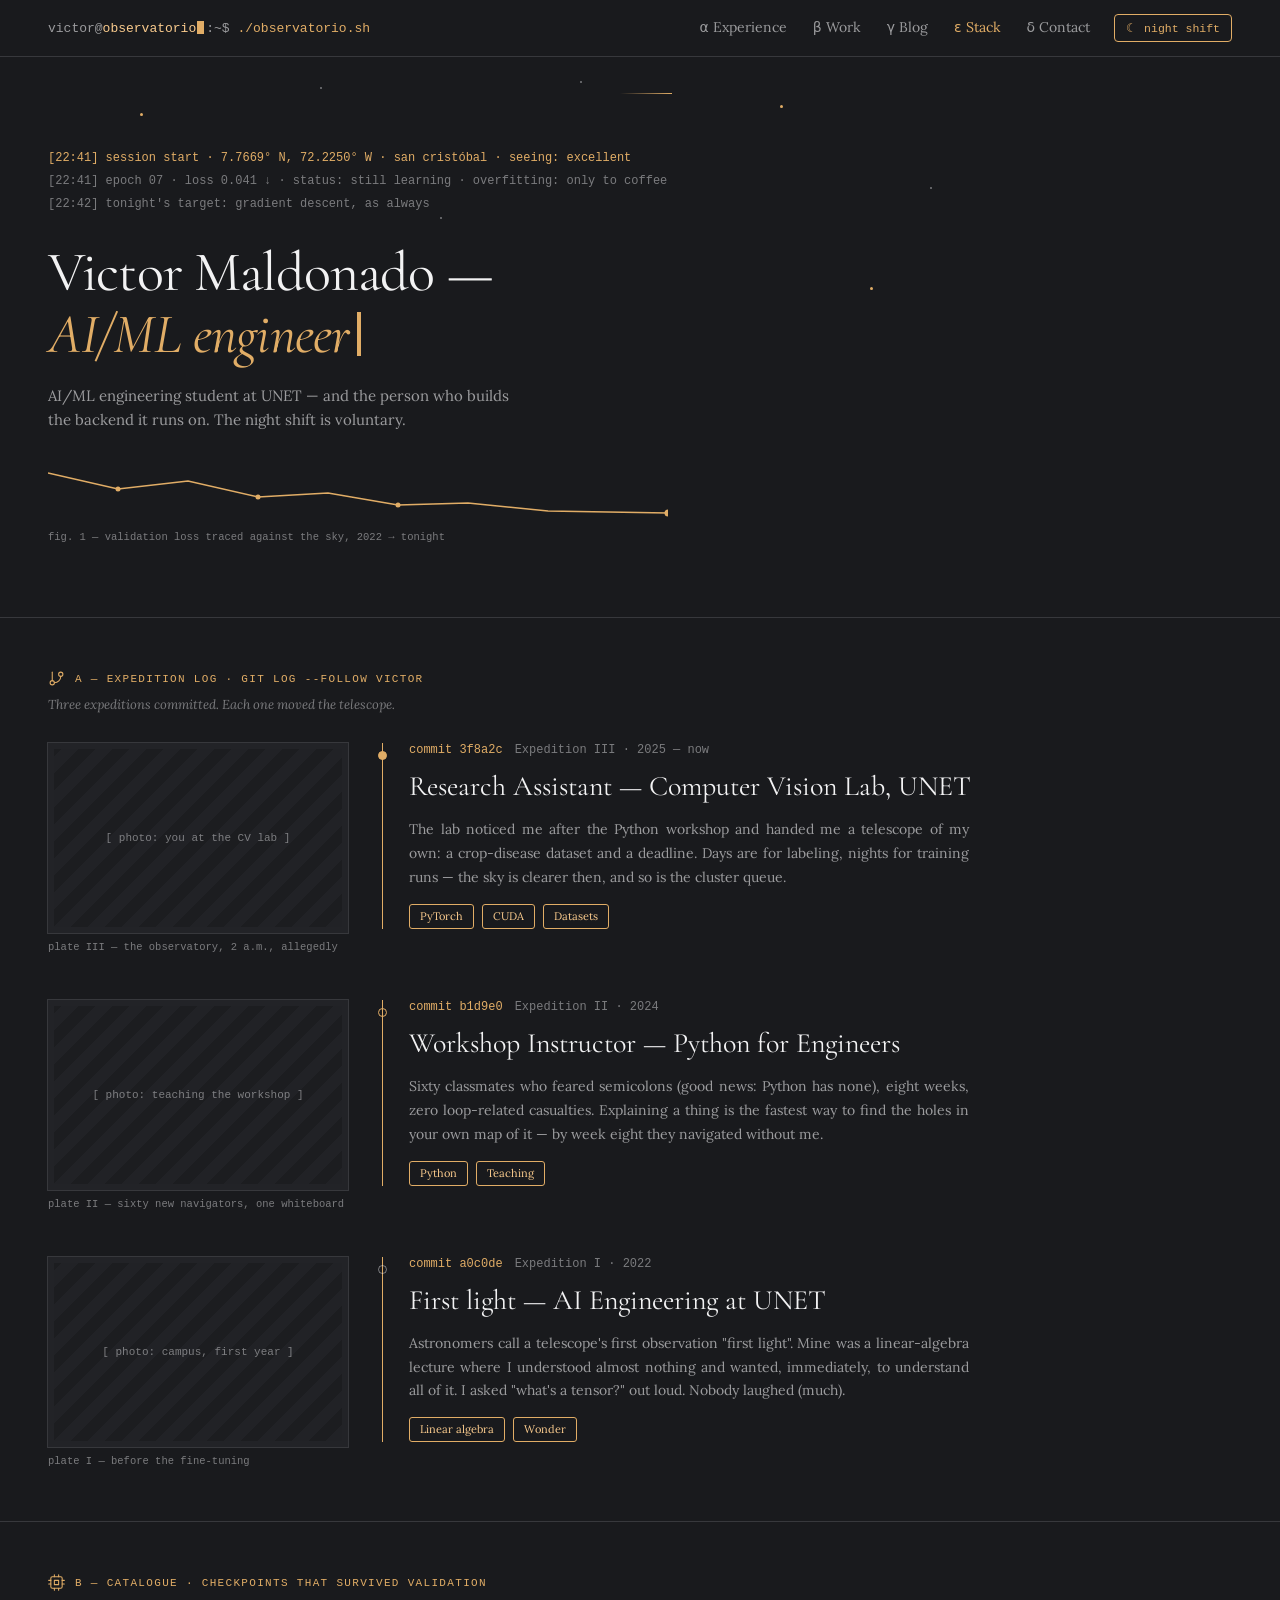
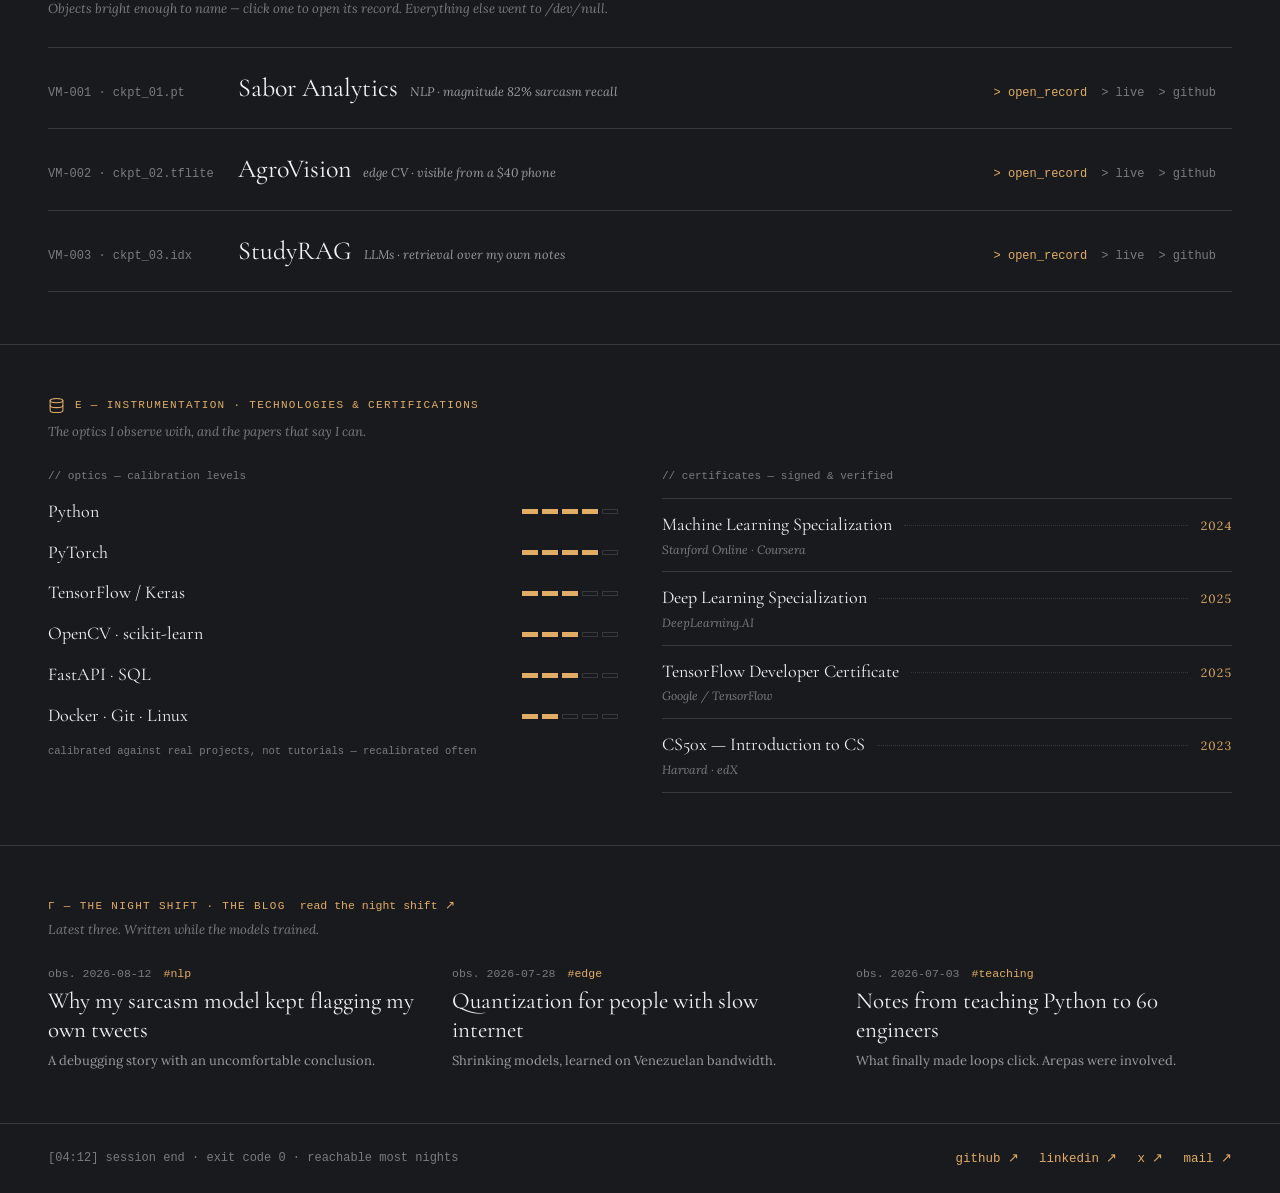
==== index.html @ 959b340c "Portfolio site: static build compiled from Claude Design component Replaces the x-dc preview runtime" ====
<!DOCTYPE html>
<html lang="en" data-vm-theme="dark">
<head>
<meta charset="utf-8">
<meta name="viewport" content="width=device-width, initial-scale=1">
<title>Victor Maldonado — AI/ML Engineer</title>
<meta name="description" content="Victor Maldonado — AI/ML engineering student at UNET and backend developer. Computer vision, NLP and edge AI projects from San Cristóbal, Venezuela.">
<meta name="author" content="Victor Maldonado">

<meta property="og:type" content="website">
<meta property="og:title" content="Victor Maldonado — AI/ML Engineer">
<meta property="og:description" content="AI/ML engineering student at UNET — and the person who builds the backend it runs on. The night shift is voluntary.">
<meta name="twitter:card" content="summary_large_image">

<link rel="preconnect" href="https://fonts.googleapis.com">
<link rel="preconnect" href="https://fonts.gstatic.com" crossorigin>
<link rel="stylesheet" href="./styles.css">
<link rel="icon" href="data:image/svg+xml,<svg xmlns='http://www.w3.org/2000/svg' viewBox='0 0 100 100'><text y='.9em' font-size='90'>🔭</text></svg>">
<script>
  // Applied before first paint so the stored theme never flashes the wrong palette.
  try {
    var t = localStorage.getItem('vm-theme');
    if (t) document.documentElement.setAttribute('data-vm-theme', t);
  } catch (e) {}
</script>
</head>
<body>

<header class="vm-nav">
  <div class="vm-prompt">
    victor@<span id="night-word" class="vm-prompt-word">observatorio</span><span class="vm-caret" aria-hidden="true"></span>:~$
    <span class="vm-cmd">./observatorio.sh</span>
  </div>
  <nav class="vm-nav-links" aria-label="Sections">
    <a href="#experience">α Experience</a>
    <a href="#work">β Work</a>
    <a href="#blog">γ Blog</a>
    <a href="#instrumentation">ε Stack</a>
    <a href="#contact">δ Contact</a>
  </nav>
  <button id="theme-toggle" class="vm-theme-btn" type="button" aria-label="Toggle colour theme">☾ night shift</button>
</header>

<main>

<section class="vm-hero">
  <div class="vm-stars" aria-hidden="true">
    <span class="vm-star vm-star--acc" style="left:140px;top:56px;width:3px;height:3px;animation-duration:3s"></span>
    <span class="vm-star" style="left:320px;top:30px;animation-duration:4.2s;animation-delay:.8s"></span>
    <span class="vm-star vm-star--acc" style="left:780px;top:48px;width:3px;height:3px;animation-duration:3.6s;animation-delay:1.4s"></span>
    <span class="vm-star" style="left:930px;top:130px;animation-duration:5s;animation-delay:.4s"></span>
    <span class="vm-star" style="left:580px;top:24px;animation-duration:4.6s;animation-delay:2s"></span>
    <span class="vm-star vm-star--acc" style="left:870px;top:230px;width:3px;height:3px;animation-duration:3.2s;animation-delay:1s"></span>
    <span class="vm-star" style="left:440px;top:160px;animation-duration:3.8s;animation-delay:1.7s"></span>
    <span class="vm-shoot"></span>
  </div>

  <div class="vm-log">
    <div class="vm-log-line vm-log-line--acc">[22:41] session start · 7.7669° N, 72.2250° W · san cristóbal · seeing: excellent</div>
    <div class="vm-log-line">[22:41] epoch 07 · loss 0.041 ↓ · status: still learning · overfitting: only to coffee</div>
    <div class="vm-log-line">[22:42] tonight's target: gradient descent, as always</div>
  </div>

  <h1 class="vm-hero-title">Victor Maldonado —<br>
    <em id="hero-role">AI/ML engineer</em><span class="vm-caret vm-caret--lg" aria-hidden="true"></span>
  </h1>

  <p class="vm-hero-sub">AI/ML engineering student at UNET — and the person who builds the backend it runs on. The night shift is voluntary.</p>

  <figure class="vm-fig">
    <svg class="vm-curve" width="620" height="64" viewBox="0 0 620 64" role="img" aria-label="Validation loss curve descending from 2022 to tonight">
      <polyline class="vm-curve-line" points="0,14 70,30 140,22 210,38 280,34 350,46 420,44 500,52 620,54" fill="none" stroke="var(--vm-acc)" stroke-width="1.5" pathLength="1" stroke-dasharray="1"></polyline>
      <circle class="vm-curve-dot" cx="70" cy="30" r="2.5" fill="var(--vm-acc)" style="animation-delay:.4s"></circle>
      <circle class="vm-curve-dot" cx="210" cy="38" r="2.5" fill="var(--vm-acc)" style="animation-delay:.9s"></circle>
      <circle class="vm-curve-dot" cx="350" cy="46" r="2.5" fill="var(--vm-acc)" style="animation-delay:1.4s"></circle>
      <circle class="vm-curve-dot" cx="620" cy="54" r="3.5" fill="var(--vm-acc)" style="animation-delay:1.9s"></circle>
    </svg>
    <figcaption class="vm-caption">fig. 1 — validation loss traced against the sky, 2022 → tonight</figcaption>
  </figure>
</section>

<section id="experience" class="vm-section vm-reveal">
  <div class="vm-eyebrow">
    <svg width="17" height="17" viewBox="0 0 24 24" fill="none" stroke="var(--vm-acc)" stroke-width="1.5" stroke-linecap="round" stroke-linejoin="round" aria-hidden="true"><line x1="6" y1="3" x2="6" y2="15"></line><circle cx="18" cy="6" r="3"></circle><circle cx="6" cy="18" r="3"></circle><path d="M18 9a9 9 0 0 1-9 9"></path></svg>
    <span>α — expedition log · git log --follow victor</span>
  </div>
  <p class="vm-lede">Three expeditions committed. Each one moved the telescope.</p>

  <div class="vm-timeline">
    <article class="vm-expedition">
      <figure class="vm-plate-wrap">
        <div class="vm-plate"><span class="vm-plate-label">[ photo: you at the CV lab ]</span></div>
        <figcaption class="vm-caption">plate III — the observatory, 2 a.m., allegedly</figcaption>
      </figure>
      <div class="vm-commit">
        <span class="vm-node vm-node--filled" aria-hidden="true"></span>
        <div class="vm-commit-meta"><span class="vm-hash">commit 3f8a2c</span><span>Expedition III · 2025 — now</span></div>
        <h2 class="vm-commit-title">Research Assistant — Computer Vision Lab, UNET</h2>
        <p class="vm-prose">The lab noticed me after the Python workshop and handed me a telescope of my own: a crop-disease dataset and a deadline. Days are for labeling, nights for training runs — the sky is clearer then, and so is the cluster queue.</p>
        <div class="vm-tags"><span class="vm-tag">PyTorch</span><span class="vm-tag">CUDA</span><span class="vm-tag">Datasets</span></div>
      </div>
    </article>

    <article class="vm-expedition">
      <figure class="vm-plate-wrap">
        <div class="vm-plate"><span class="vm-plate-label">[ photo: teaching the workshop ]</span></div>
        <figcaption class="vm-caption">plate II — sixty new navigators, one whiteboard</figcaption>
      </figure>
      <div class="vm-commit">
        <span class="vm-node vm-node--acc" aria-hidden="true"></span>
        <div class="vm-commit-meta"><span class="vm-hash">commit b1d9e0</span><span>Expedition II · 2024</span></div>
        <h2 class="vm-commit-title">Workshop Instructor — Python for Engineers</h2>
        <p class="vm-prose">Sixty classmates who feared semicolons (good news: Python has none), eight weeks, zero loop-related casualties. Explaining a thing is the fastest way to find the holes in your own map of it — by week eight they navigated without me.</p>
        <div class="vm-tags"><span class="vm-tag">Python</span><span class="vm-tag">Teaching</span></div>
      </div>
    </article>

    <article class="vm-expedition">
      <figure class="vm-plate-wrap">
        <div class="vm-plate"><span class="vm-plate-label">[ photo: campus, first year ]</span></div>
        <figcaption class="vm-caption">plate I — before the fine-tuning</figcaption>
      </figure>
      <div class="vm-commit">
        <span class="vm-node" aria-hidden="true"></span>
        <div class="vm-commit-meta"><span class="vm-hash">commit a0c0de</span><span>Expedition I · 2022</span></div>
        <h2 class="vm-commit-title">First light — AI Engineering at UNET</h2>
        <p class="vm-prose">Astronomers call a telescope's first observation "first light". Mine was a linear-algebra lecture where I understood almost nothing and wanted, immediately, to understand all of it. I asked "what's a tensor?" out loud. Nobody laughed (much).</p>
        <div class="vm-tags"><span class="vm-tag">Linear algebra</span><span class="vm-tag">Wonder</span></div>
      </div>
    </article>
  </div>
</section>

<section id="work" class="vm-section vm-reveal">
  <div class="vm-eyebrow">
    <svg width="17" height="17" viewBox="0 0 24 24" fill="none" stroke="var(--vm-acc)" stroke-width="1.5" stroke-linecap="round" stroke-linejoin="round" aria-hidden="true"><rect x="4" y="4" width="16" height="16" rx="2"></rect><rect x="9" y="9" width="6" height="6"></rect><line x1="9" y1="1" x2="9" y2="4"></line><line x1="15" y1="1" x2="15" y2="4"></line><line x1="9" y1="20" x2="9" y2="23"></line><line x1="15" y1="20" x2="15" y2="23"></line><line x1="20" y1="9" x2="23" y2="9"></line><line x1="20" y1="14" x2="23" y2="14"></line><line x1="1" y1="9" x2="4" y2="9"></line><line x1="1" y1="14" x2="4" y2="14"></line></svg>
    <span>β — catalogue · checkpoints that survived validation</span>
  </div>
  <p class="vm-lede">Objects bright enough to name — click one to open its record. Everything else went to /dev/null.</p>
  <div id="catalogue" class="vm-catalogue"></div>
</section>

<section id="instrumentation" class="vm-section vm-reveal">
  <div class="vm-eyebrow">
    <svg width="17" height="17" viewBox="0 0 24 24" fill="none" stroke="var(--vm-acc)" stroke-width="1.5" stroke-linecap="round" stroke-linejoin="round" aria-hidden="true"><ellipse cx="12" cy="5" rx="9" ry="3"></ellipse><path d="M21 12c0 1.66-4 3-9 3s-9-1.34-9-3"></path><path d="M3 5v14c0 1.66 4 3 9 3s9-1.34 9-3V5"></path></svg>
    <span>ε — instrumentation · technologies &amp; certifications</span>
  </div>
  <p class="vm-lede">The optics I observe with, and the papers that say I can.</p>

  <div class="vm-instrument-grid">
    <div>
      <div class="vm-comment">// optics — calibration levels</div>
      <div id="skills" class="vm-skills"></div>
      <div class="vm-caption vm-caption--pad">calibrated against real projects, not tutorials — recalibrated often</div>
    </div>
    <div>
      <div class="vm-comment">// certificates — signed &amp; verified</div>
      <div id="certs" class="vm-certs"></div>
    </div>
  </div>
</section>

<section id="blog" class="vm-section vm-reveal">
  <div class="vm-eyebrow vm-eyebrow--blog">
    <span>γ — the night shift · the blog</span>
    <a href="#blog">read the night shift ↗</a>
  </div>
  <p class="vm-lede">Latest three. Written while the models trained.</p>
  <div class="vm-posts">
    <article class="vm-post">
      <div class="vm-post-meta"><span>obs. 2026-08-12</span><span class="vm-post-tag">#nlp</span></div>
      <h3 class="vm-post-title">Why my sarcasm model kept flagging my own tweets</h3>
      <p class="vm-post-blurb">A debugging story with an uncomfortable conclusion.</p>
    </article>
    <article class="vm-post">
      <div class="vm-post-meta"><span>obs. 2026-07-28</span><span class="vm-post-tag">#edge</span></div>
      <h3 class="vm-post-title">Quantization for people with slow internet</h3>
      <p class="vm-post-blurb">Shrinking models, learned on Venezuelan bandwidth.</p>
    </article>
    <article class="vm-post">
      <div class="vm-post-meta"><span>obs. 2026-07-03</span><span class="vm-post-tag">#teaching</span></div>
      <h3 class="vm-post-title">Notes from teaching Python to 60 engineers</h3>
      <p class="vm-post-blurb">What finally made loops click. Arepas were involved.</p>
    </article>
  </div>
</section>

</main>

<footer id="contact" class="vm-footer vm-reveal">
  <div class="vm-footer-log">[04:12] session end · exit code 0 · reachable most nights</div>
  <div class="vm-footer-links">
    <a href="#contact">github ↗</a>
    <a href="#contact">linkedin ↗</a>
    <a href="#contact">x ↗</a>
    <a href="#contact">mail ↗</a>
  </div>
</footer>

<script src="./app.js"></script>
</body>
</html>
---- styles.css ----
@import url('https://fonts.googleapis.com/css2?family=Cormorant+Garamond:wght@400;600&family=Lora:wght@400;600&display=swap');

/* ══════════════════════════════════════════════════════════════════════════
   Design tokens — the subset of the "Classical" system this site actually
   consumes (type families, spacing scale, radii). Source of truth lives in
   the design project; keep names identical so components stay portable.
   ══════════════════════════════════════════════════════════════════════ */
:root {
  --font-heading: "Cormorant Garamond", system-ui, sans-serif;
  --font-body: "Lora", system-ui, sans-serif;
  --font-mono: ui-monospace, Menlo, Consolas, monospace;

  --space-1: 4.6px;
  --space-2: 9.2px;
  --space-3: 13.8px;
  --space-4: 18.4px;
  --space-6: 27.6px;
  --space-8: 36.8px;

  --radius-sm: 2px;
  --radius-md: 4px;
  --radius-lg: 7px;
}

/* Observatory palette — night shift is the default. */
:root,
[data-vm-theme="dark"] {
  --vm-bg: #191a1d;
  --vm-fg: #f2f2f3;
  --vm-fg-60: rgba(242, 242, 243, .6);
  --vm-fg-45: rgba(242, 242, 243, .45);
  --vm-line: rgba(242, 242, 243, .14);
  --vm-acc: #e1ad66;
  --vm-acc-txt: #e1ad66;
  --vm-acc-soft: #facb8d;
  --vm-mat: #222327;
  --vm-plate-a: #212226;
  --vm-plate-b: #1c1d20;
  --vm-hover: rgba(242, 242, 243, .045);
}

[data-vm-theme="light"] {
  --vm-bg: #f6f1e7;
  --vm-fg: #2a241f;
  --vm-fg-60: rgba(42, 36, 31, .62);
  --vm-fg-45: rgba(42, 36, 31, .5);
  --vm-line: rgba(42, 36, 31, .16);
  --vm-acc: oklch(0.62 0.12 45);
  --vm-acc-txt: oklch(0.48 0.11 45);
  --vm-acc-soft: oklch(0.48 0.11 45);
  --vm-mat: #eee6d6;
  --vm-plate-a: #ece2ce;
  --vm-plate-b: #f2ead9;
  --vm-hover: rgba(42, 36, 31, .045);
}

/* ── base ─────────────────────────────────────────────────────────────── */
*, *::before, *::after { box-sizing: border-box; }

body {
  margin: 0;
  min-height: 100vh;
  background: var(--vm-bg);
  color: var(--vm-fg);
  font-family: var(--font-body);
  font-size: 15px;
  line-height: 1.55;
  transition: background .5s ease, color .5s ease;
}

a { color: var(--vm-acc-txt); text-decoration: none; }
a:hover { color: var(--vm-acc); }

h1, h2, h3 { font-family: var(--font-heading); font-weight: 400; margin: 0; }
p { margin: 0; }
figure { margin: 0; }

:focus-visible { outline: 2px solid var(--vm-acc); outline-offset: 2px; }
::selection { background: color-mix(in srgb, var(--vm-acc) 30%, transparent); }

/* ── keyframes ────────────────────────────────────────────────────────── */
@keyframes vm-blink   { 0%, 49% { opacity: 1 } 50%, 100% { opacity: 0 } }
@keyframes vm-twinkle { 0%, 100% { opacity: .35 } 50% { opacity: 1 } }
@keyframes vm-draw    { 0% { stroke-dashoffset: 1 } 55%, 100% { stroke-dashoffset: 0 } }
@keyframes vm-fade    { 0%, 45% { opacity: 0 } 65%, 100% { opacity: 1 } }
@keyframes vm-rise    { from { opacity: 0; transform: translateY(12px) } to { opacity: 1; transform: none } }
@keyframes vm-open    { from { opacity: 0; transform: translateY(-8px) } to { opacity: 1; transform: none } }
@keyframes vm-shoot {
  0%        { transform: translate(0, 0) rotate(16deg); opacity: 0 }
  4%        { opacity: .9 }
  11%, 100% { transform: translate(300px, 96px) rotate(16deg); opacity: 0 }
}

/* ── shared atoms ─────────────────────────────────────────────────────── */
.vm-caret {
  display: inline-block;
  width: 7px; height: 13px;
  vertical-align: -2px;
  margin: 0 2px 0 1px;
  background: var(--vm-acc);
  animation: vm-blink 1.1s steps(1) infinite;
}
.vm-caret--lg { width: 4px; height: 44px; margin-left: 8px; vertical-align: -4px; }

.vm-caption {
  font: 10.5px/1.5 var(--font-mono);
  color: var(--vm-fg-45);
  margin-top: 7px;
}
.vm-caption--pad { margin-top: 14px; }

.vm-tags { display: flex; flex-wrap: wrap; gap: 8px; margin-top: 14px; }
.vm-tag {
  font-size: 11px;
  border: 1px solid var(--vm-acc);
  color: var(--vm-acc-soft);
  border-radius: 3px;
  padding: 3px 10px;
}

.vm-plate {
  height: 190px;
  border: 6px solid var(--vm-mat);
  outline: 1px solid var(--vm-line);
  background: repeating-linear-gradient(-45deg, var(--vm-plate-a) 0 12px, var(--vm-plate-b) 12px 24px);
  display: flex;
  align-items: center;
  justify-content: center;
  transition: transform .4s ease;
}
.vm-plate-wrap:hover .vm-plate { transform: translateY(-5px); }
.vm-plate-label {
  font: 11px var(--font-mono);
  color: var(--vm-fg-45);
  text-align: center;
  padding: 0 var(--space-2);
}

/* ── nav ──────────────────────────────────────────────────────────────── */
.vm-nav {
  display: flex;
  align-items: center;
  gap: 24px;
  padding: 14px 48px;
  border-bottom: 1px solid var(--vm-line);
  position: sticky;
  top: 0;
  z-index: 5;
  background: var(--vm-bg);
  transition: background .5s ease;
}
.vm-prompt {
  font: 13px var(--font-mono);
  color: var(--vm-fg-60);
  margin-right: auto;
  white-space: nowrap;
}
.vm-prompt-word { color: var(--vm-acc-soft); }
.vm-cmd { color: var(--vm-acc-txt); }

.vm-nav-links { display: flex; gap: 26px; font-size: 14px; }
.vm-nav-links a { color: var(--vm-fg-60); }
.vm-nav-links a:hover,
.vm-nav-links a.is-current { color: var(--vm-acc-txt); }

.vm-theme-btn {
  cursor: pointer;
  display: inline-flex;
  align-items: center;
  gap: 7px;
  font: 11.5px var(--font-mono);
  color: var(--vm-acc-txt);
  background: transparent;
  border: 1px solid var(--vm-acc);
  border-radius: var(--radius-md);
  padding: 6px 11px;
  white-space: nowrap;
  transition: background .3s ease;
}
.vm-theme-btn:hover { background: var(--vm-hover); }

/* ── hero ─────────────────────────────────────────────────────────────── */
.vm-hero {
  position: relative;
  padding: 92px 48px 72px;
  border-bottom: 1px solid var(--vm-line);
  overflow: hidden;
}
.vm-stars { position: absolute; inset: 0; pointer-events: none; }
.vm-star {
  position: absolute;
  width: 2px; height: 2px;
  border-radius: 50%;
  background: var(--vm-fg-45);
  animation: vm-twinkle 4s ease-in-out infinite;
}
.vm-star--acc { background: var(--vm-acc); }
.vm-shoot {
  position: absolute;
  left: 620px; top: 36px;
  width: 52px; height: 1px;
  background: linear-gradient(90deg, transparent, var(--vm-acc));
  animation: vm-shoot 12s linear 3s infinite;
}

.vm-log {
  display: flex;
  flex-direction: column;
  gap: 5px;
  font: 12px/1.5 var(--font-mono);
  margin-bottom: var(--space-6);
}
.vm-log-line { color: var(--vm-fg-45); animation: vm-rise .6s ease both; }
.vm-log-line--acc { color: var(--vm-acc-txt); }
.vm-log-line:nth-child(1) { animation-delay: .1s; }
.vm-log-line:nth-child(2) { animation-delay: .45s; }
.vm-log-line:nth-child(3) { animation-delay: .8s; }

.vm-hero-title {
  font-family: var(--font-heading);
  font-weight: 400;
  font-size: 56px;
  line-height: 1.12;
  letter-spacing: -.015em;
  max-width: 760px;
  text-wrap: pretty;
}
.vm-hero-title em { font-style: italic; color: var(--vm-acc-txt); }

.vm-hero-sub {
  margin-top: var(--space-4);
  font-size: 15px;
  color: var(--vm-fg-60);
  max-width: 480px;
}

.vm-fig { margin-top: var(--space-6); }
.vm-curve { display: block; max-width: 100%; height: auto; }
.vm-curve-line { animation: vm-draw 7s ease-in-out infinite; }
.vm-curve-dot { animation: vm-fade 7s ease-in-out infinite; }

/* ── section chrome ───────────────────────────────────────────────────── */
.vm-section {
  padding: 52px 48px;
  border-bottom: 1px solid var(--vm-line);
  scroll-margin-top: 60px;
}
.vm-eyebrow {
  display: flex;
  align-items: center;
  gap: 10px;
  margin-bottom: 8px;
  font: 11px var(--font-mono);
  letter-spacing: .12em;
  text-transform: uppercase;
  color: var(--vm-acc-txt);
}
.vm-eyebrow--blog { align-items: baseline; gap: 14px; flex-wrap: wrap; }
.vm-eyebrow--blog a { font: 11.5px var(--font-mono); text-transform: none; letter-spacing: 0; }
.vm-eyebrow svg { flex: none; }

.vm-lede {
  font-size: 13px;
  font-style: italic;
  color: var(--vm-fg-45);
  margin-bottom: var(--space-6);
}
.vm-comment { font: 11px var(--font-mono); color: var(--vm-fg-45); margin-bottom: 16px; }

/* Sections fade in as they enter the viewport; JS adds .is-visible. */
.vm-reveal { opacity: 1; }
.vm-reveal.is-armed { opacity: 0; transform: translateY(26px); transition: opacity .8s ease, transform .8s ease; }
.vm-reveal.is-visible { opacity: 1; transform: none; }

/* ── experience ───────────────────────────────────────────────────────── */
.vm-timeline { display: flex; flex-direction: column; gap: 44px; }
.vm-expedition {
  display: grid;
  grid-template-columns: 300px 1fr;
  gap: 34px;
  align-items: start;
}
.vm-commit {
  border-left: 1px solid var(--vm-acc);
  padding-left: 26px;
  position: relative;
}
.vm-node {
  position: absolute;
  left: -5px; top: 8px;
  width: 9px; height: 9px;
  border-radius: 50%;
  border: 1px solid var(--vm-fg-45);
}
.vm-node--filled { background: var(--vm-acc); border-color: var(--vm-acc); }
.vm-node--acc { border-color: var(--vm-acc); }

.vm-commit-meta { display: flex; flex-wrap: wrap; gap: 12px; font: 12px var(--font-mono); color: var(--vm-fg-45); }
.vm-hash { color: var(--vm-acc-txt); }
.vm-commit-title { font-size: 28px; margin-top: 8px; }
.vm-prose {
  font-size: 14px;
  line-height: 1.7;
  color: var(--vm-fg-60);
  margin-top: 10px;
  max-width: 560px;
  text-align: justify;
  hyphens: auto;
}

/* ── catalogue (projects) ─────────────────────────────────────────────── */
.vm-catalogue { display: flex; flex-direction: column; border-bottom: 1px solid var(--vm-line); }

.vm-row {
  cursor: pointer;
  display: grid;
  grid-template-columns: 170px 1fr auto;
  gap: 20px;
  align-items: baseline;
  width: 100%;
  text-align: left;
  font: inherit;
  color: inherit;
  background: transparent;
  border: 0;
  border-top: 1px solid var(--vm-line);
  padding: 20px 16px 20px 0;
  transition: background .3s ease, padding .3s ease;
}
.vm-row:hover { background: var(--vm-hover); padding-left: 12px; }
.vm-row-id { font: 12px var(--font-mono); color: var(--vm-fg-45); }
.vm-row-name { font-family: var(--font-heading); font-size: 26px; }
.vm-row-blurb { font-size: 12.5px; font-style: italic; color: var(--vm-fg-60); margin-left: 12px; }
.vm-row-cta { display: flex; gap: 14px; font: 12px var(--font-mono); color: var(--vm-fg-45); white-space: nowrap; }
.vm-row-cta > span:first-child { color: var(--vm-acc-txt); }

.vm-record {
  animation: vm-open .45s ease both;
  border-top: 1px solid var(--vm-line);
  background: var(--vm-hover);
  padding: 36px 30px 40px;
  position: relative;
}
.vm-record-close {
  position: absolute;
  top: 18px; right: 22px;
  font: 12px var(--font-mono);
  color: var(--vm-fg-45);
  background: transparent;
  border: 0;
  cursor: pointer;
  padding: 4px 8px;
  transition: color .3s ease;
}
.vm-record-close:hover { color: var(--vm-acc-txt); }

.vm-record-grid { display: grid; grid-template-columns: 320px 1fr; gap: 40px; align-items: start; }
.vm-record-plate { height: 210px; }

.vm-specs { display: flex; flex-direction: column; margin-top: 18px; }
.vm-spec {
  display: flex;
  align-items: baseline;
  gap: 12px;
  padding: 9px 0;
  border-top: 1px solid var(--vm-line);
}
.vm-spec:last-child { border-bottom: 1px solid var(--vm-line); }
.vm-spec-key {
  font: 11px var(--font-mono);
  letter-spacing: .08em;
  text-transform: uppercase;
  color: var(--vm-fg-45);
  flex: none;
}
.vm-spec-fill { flex: 1; border-bottom: 1px dotted var(--vm-line); transform: translateY(-3px); }
.vm-spec-val { font-size: 13px; font-family: var(--font-heading); font-feature-settings: 'tnum'; text-align: right; }
.vm-spec-val--acc { color: var(--vm-acc-txt); }

.vm-record-body { max-width: 640px; }
.vm-record-kicker { font: 11px var(--font-mono); letter-spacing: .12em; text-transform: uppercase; color: var(--vm-acc-txt); }
.vm-record-title { font-size: 34px; margin-top: 8px; }
.vm-record-rule { width: 44px; height: 1px; background: var(--vm-acc); margin: 16px 0 4px; }
.vm-record-p {
  font-size: 14px;
  line-height: 1.75;
  color: var(--vm-fg-60);
  margin-top: 12px;
  text-align: justify;
  hyphens: auto;
}
.vm-record-p:first-of-type { margin-top: 14px; }

.vm-lesson { border-left: 2px solid var(--vm-acc); padding: 4px 0 4px 18px; margin-top: 24px; }
.vm-lesson-key {
  font: 10.5px var(--font-mono);
  letter-spacing: .1em;
  text-transform: uppercase;
  color: var(--vm-fg-45);
  margin-bottom: 5px;
}
.vm-lesson-txt { font-family: var(--font-heading); font-style: italic; font-size: 19px; line-height: 1.45; }

.vm-record-actions { display: flex; flex-wrap: wrap; gap: 14px; margin-top: 28px; }
.vm-link-btn {
  display: inline-flex;
  font: 12px var(--font-mono);
  color: var(--vm-acc-txt);
  border: 1px solid var(--vm-acc);
  border-radius: var(--radius-md);
  padding: 8px 15px;
  transition: background .3s ease;
}
.vm-link-btn:hover { background: var(--vm-hover); }
.vm-link-btn--muted { color: var(--vm-fg-60); border-color: var(--vm-line); }
.vm-link-btn--muted:hover { color: var(--vm-fg); background: var(--vm-hover); }

/* ── instrumentation ──────────────────────────────────────────────────── */
.vm-instrument-grid { display: grid; grid-template-columns: 1fr 1fr; gap: 44px; align-items: start; }

.vm-skills { display: flex; flex-direction: column; gap: 13px; }
.vm-skill { display: grid; grid-template-columns: 1fr auto; gap: 14px; align-items: center; }
.vm-skill-name { font-family: var(--font-heading); font-size: 18px; }
.vm-ticks { display: flex; gap: 4px; }
.vm-tick { width: 16px; height: 5px; border: 1px solid var(--vm-line); }
.vm-tick--on { background: var(--vm-acc); border-color: transparent; }

.vm-certs { display: flex; flex-direction: column; border-bottom: 1px solid var(--vm-line); }
.vm-cert { border-top: 1px solid var(--vm-line); padding: 12px 0; transition: padding .3s ease; }
.vm-cert:hover { padding-left: 10px; }
.vm-cert-row { display: flex; align-items: baseline; gap: 12px; }
.vm-cert-name { font-family: var(--font-heading); font-size: 18px; }
.vm-cert-fill { flex: 1; border-bottom: 1px dotted var(--vm-line); transform: translateY(-4px); }
.vm-cert-year { font-size: 12px; color: var(--vm-acc-txt); font-feature-settings: 'tnum'; }
.vm-cert-issuer { font-size: 12px; font-style: italic; color: var(--vm-fg-45); margin-top: 2px; }

/* ── blog ─────────────────────────────────────────────────────────────── */
.vm-posts { display: grid; grid-template-columns: repeat(3, 1fr); gap: 28px; }
.vm-post-meta { display: flex; gap: 12px; font: 11.5px var(--font-mono); color: var(--vm-fg-45); }
.vm-post-tag { color: var(--vm-acc-txt); }
.vm-post-title { font-size: 23px; margin-top: 7px; line-height: 1.25; }
.vm-post-blurb { font-size: 13px; color: var(--vm-fg-60); margin-top: 6px; }

/* ── footer ───────────────────────────────────────────────────────────── */
.vm-footer {
  display: flex;
  justify-content: space-between;
  align-items: center;
  gap: var(--space-4);
  flex-wrap: wrap;
  padding: 26px 48px;
  scroll-margin-top: 60px;
}
.vm-footer-log { font: 12px var(--font-mono); color: var(--vm-fg-45); }
.vm-footer-links { display: flex; gap: 20px; font: 12.5px var(--font-mono); }

/* ══ responsive ══════════════════════════════════════════════════════════
   The source component was authored at a fixed 1180px preview width; these
   breakpoints are what make it survive as a real, shipped page.
   ══════════════════════════════════════════════════════════════════════ */
@media (max-width: 1000px) {
  .vm-record-grid { grid-template-columns: 1fr; gap: 28px; }
  .vm-posts { grid-template-columns: 1fr 1fr; }
  .vm-instrument-grid { gap: 32px; }
}

@media (max-width: 860px) {
  .vm-nav { flex-wrap: wrap; gap: 12px 20px; padding: 12px 24px; }
  .vm-prompt { font-size: 11.5px; white-space: normal; margin-right: 0; width: 100%; }
  .vm-nav-links { gap: 16px; font-size: 13px; margin-right: auto; flex-wrap: wrap; }

  .vm-hero { padding: 56px 24px 48px; }
  .vm-hero-title { font-size: 40px; }
  .vm-caret--lg { height: 32px; }
  .vm-log { font-size: 11px; }

  .vm-section { padding: 40px 24px; }
  .vm-expedition { grid-template-columns: 1fr; gap: 20px; }
  .vm-plate-wrap { max-width: 340px; }
  .vm-instrument-grid { grid-template-columns: 1fr; }
  .vm-posts { grid-template-columns: 1fr; gap: 24px; }

  .vm-row { grid-template-columns: 1fr; gap: 6px; }
  .vm-row-blurb { display: block; margin-left: 0; margin-top: 4px; }
  .vm-record { padding: 28px 20px 32px; }
  .vm-prose, .vm-record-p { text-align: left; }

  .vm-footer { padding: 24px; }
}

@media (max-width: 480px) {
  .vm-hero-title { font-size: 32px; }
  .vm-caret--lg { height: 26px; }
  .vm-commit-title { font-size: 23px; }
  .vm-record-title { font-size: 27px; }
  .vm-row-name { font-size: 22px; }
}

/* Respect the reader's motion preference — this page is unusually animated. */
@media (prefers-reduced-motion: reduce) {
  *, *::before, *::after {
    animation-duration: .001ms !important;
    animation-iteration-count: 1 !important;
    transition-duration: .001ms !important;
  }
  .vm-reveal.is-armed { opacity: 1; transform: none; }
}
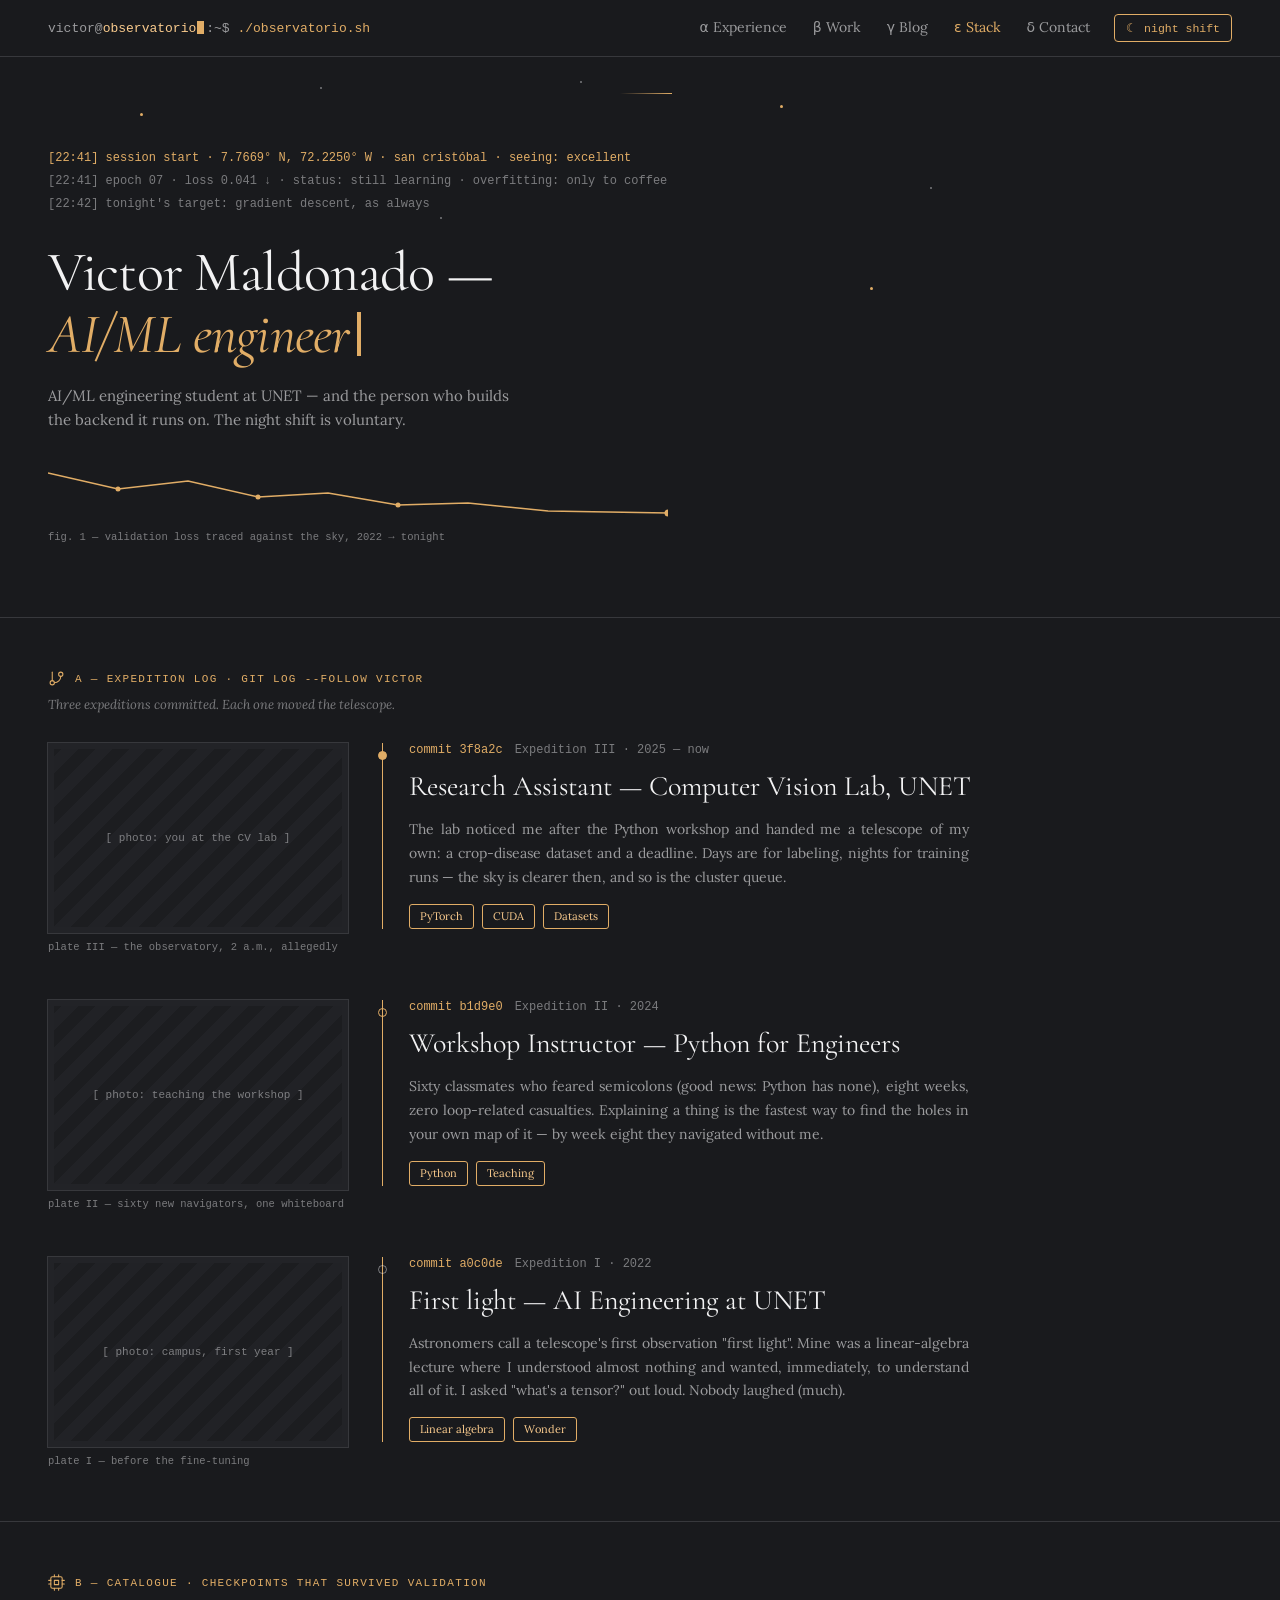
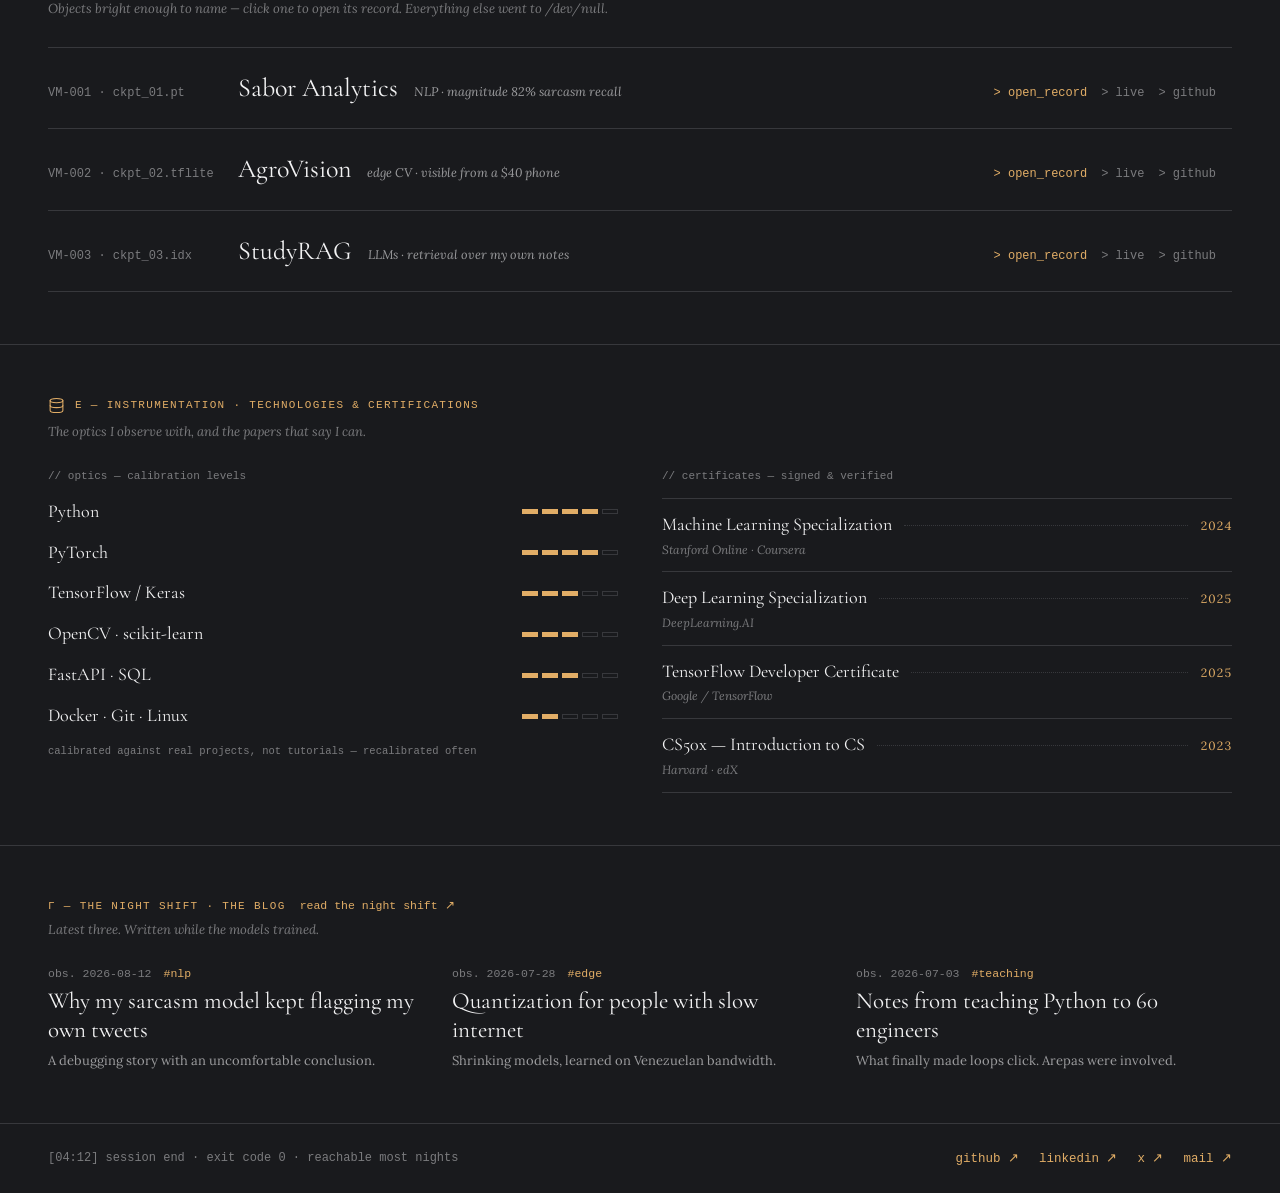
==== commit 001e7684: "Add blog page and move all content into JSON - New blog.html / js/blog.js: The Night Shift index wit" ====
--- a/index.html
+++ b/index.html
@@ -28,44 +28,31 @@
 
 <header class="vm-nav">
   <div class="vm-prompt">
-    victor@<span id="night-word" class="vm-prompt-word">observatorio</span><span class="vm-caret" aria-hidden="true"></span>:~$
-    <span class="vm-cmd">./observatorio.sh</span>
+    <span id="prompt-user">victor</span>@<span id="night-word" class="vm-prompt-word">observatorio</span><span class="vm-caret" aria-hidden="true"></span>:~$
+    <span id="prompt-cmd" class="vm-cmd">./observatorio.sh</span>
   </div>
-  <nav class="vm-nav-links" aria-label="Sections">
-    <a href="#experience">α Experience</a>
-    <a href="#work">β Work</a>
-    <a href="#blog">γ Blog</a>
-    <a href="#instrumentation">ε Stack</a>
-    <a href="#contact">δ Contact</a>
-  </nav>
+  <nav id="nav-links" class="vm-nav-links" aria-label="Sections"></nav>
   <button id="theme-toggle" class="vm-theme-btn" type="button" aria-label="Toggle colour theme">☾ night shift</button>
 </header>
+
+<noscript>
+  <p class="vm-noscript">This site loads its content from JSON, so JavaScript is required. Source: <a href="https://github.com/vmlcode/vmlcode.github.io">github.com/vmlcode/vmlcode.github.io</a></p>
+</noscript>
 
 <main>
 
 <section class="vm-hero">
-  <div class="vm-stars" aria-hidden="true">
-    <span class="vm-star vm-star--acc" style="left:140px;top:56px;width:3px;height:3px;animation-duration:3s"></span>
-    <span class="vm-star" style="left:320px;top:30px;animation-duration:4.2s;animation-delay:.8s"></span>
-    <span class="vm-star vm-star--acc" style="left:780px;top:48px;width:3px;height:3px;animation-duration:3.6s;animation-delay:1.4s"></span>
-    <span class="vm-star" style="left:930px;top:130px;animation-duration:5s;animation-delay:.4s"></span>
-    <span class="vm-star" style="left:580px;top:24px;animation-duration:4.6s;animation-delay:2s"></span>
-    <span class="vm-star vm-star--acc" style="left:870px;top:230px;width:3px;height:3px;animation-duration:3.2s;animation-delay:1s"></span>
-    <span class="vm-star" style="left:440px;top:160px;animation-duration:3.8s;animation-delay:1.7s"></span>
-    <span class="vm-shoot"></span>
-  </div>
+  <div id="stars" class="vm-stars" aria-hidden="true"></div>
+  <span class="vm-shoot" aria-hidden="true"></span>
 
-  <div class="vm-log">
-    <div class="vm-log-line vm-log-line--acc">[22:41] session start · 7.7669° N, 72.2250° W · san cristóbal · seeing: excellent</div>
-    <div class="vm-log-line">[22:41] epoch 07 · loss 0.041 ↓ · status: still learning · overfitting: only to coffee</div>
-    <div class="vm-log-line">[22:42] tonight's target: gradient descent, as always</div>
-  </div>
+  <div id="session-log" class="vm-log"></div>
 
-  <h1 class="vm-hero-title">Victor Maldonado —<br>
+  <h1 class="vm-hero-title">
+    <span id="hero-name">Victor Maldonado —</span><br>
     <em id="hero-role">AI/ML engineer</em><span class="vm-caret vm-caret--lg" aria-hidden="true"></span>
   </h1>
 
-  <p class="vm-hero-sub">AI/ML engineering student at UNET — and the person who builds the backend it runs on. The night shift is voluntary.</p>
+  <p id="hero-intro" class="vm-hero-sub"></p>
 
   <figure class="vm-fig">
     <svg class="vm-curve" width="620" height="64" viewBox="0 0 620 64" role="img" aria-label="Validation loss curve descending from 2022 to tonight">
@@ -75,86 +62,43 @@
       <circle class="vm-curve-dot" cx="350" cy="46" r="2.5" fill="var(--vm-acc)" style="animation-delay:1.4s"></circle>
       <circle class="vm-curve-dot" cx="620" cy="54" r="3.5" fill="var(--vm-acc)" style="animation-delay:1.9s"></circle>
     </svg>
-    <figcaption class="vm-caption">fig. 1 — validation loss traced against the sky, 2022 → tonight</figcaption>
+    <figcaption id="fig-caption" class="vm-caption"></figcaption>
   </figure>
 </section>
 
 <section id="experience" class="vm-section vm-reveal">
   <div class="vm-eyebrow">
     <svg width="17" height="17" viewBox="0 0 24 24" fill="none" stroke="var(--vm-acc)" stroke-width="1.5" stroke-linecap="round" stroke-linejoin="round" aria-hidden="true"><line x1="6" y1="3" x2="6" y2="15"></line><circle cx="18" cy="6" r="3"></circle><circle cx="6" cy="18" r="3"></circle><path d="M18 9a9 9 0 0 1-9 9"></path></svg>
-    <span>α — expedition log · git log --follow victor</span>
+    <span></span>
   </div>
-  <p class="vm-lede">Three expeditions committed. Each one moved the telescope.</p>
-
-  <div class="vm-timeline">
-    <article class="vm-expedition">
-      <figure class="vm-plate-wrap">
-        <div class="vm-plate"><span class="vm-plate-label">[ photo: you at the CV lab ]</span></div>
-        <figcaption class="vm-caption">plate III — the observatory, 2 a.m., allegedly</figcaption>
-      </figure>
-      <div class="vm-commit">
-        <span class="vm-node vm-node--filled" aria-hidden="true"></span>
-        <div class="vm-commit-meta"><span class="vm-hash">commit 3f8a2c</span><span>Expedition III · 2025 — now</span></div>
-        <h2 class="vm-commit-title">Research Assistant — Computer Vision Lab, UNET</h2>
-        <p class="vm-prose">The lab noticed me after the Python workshop and handed me a telescope of my own: a crop-disease dataset and a deadline. Days are for labeling, nights for training runs — the sky is clearer then, and so is the cluster queue.</p>
-        <div class="vm-tags"><span class="vm-tag">PyTorch</span><span class="vm-tag">CUDA</span><span class="vm-tag">Datasets</span></div>
-      </div>
-    </article>
-
-    <article class="vm-expedition">
-      <figure class="vm-plate-wrap">
-        <div class="vm-plate"><span class="vm-plate-label">[ photo: teaching the workshop ]</span></div>
-        <figcaption class="vm-caption">plate II — sixty new navigators, one whiteboard</figcaption>
-      </figure>
-      <div class="vm-commit">
-        <span class="vm-node vm-node--acc" aria-hidden="true"></span>
-        <div class="vm-commit-meta"><span class="vm-hash">commit b1d9e0</span><span>Expedition II · 2024</span></div>
-        <h2 class="vm-commit-title">Workshop Instructor — Python for Engineers</h2>
-        <p class="vm-prose">Sixty classmates who feared semicolons (good news: Python has none), eight weeks, zero loop-related casualties. Explaining a thing is the fastest way to find the holes in your own map of it — by week eight they navigated without me.</p>
-        <div class="vm-tags"><span class="vm-tag">Python</span><span class="vm-tag">Teaching</span></div>
-      </div>
-    </article>
-
-    <article class="vm-expedition">
-      <figure class="vm-plate-wrap">
-        <div class="vm-plate"><span class="vm-plate-label">[ photo: campus, first year ]</span></div>
-        <figcaption class="vm-caption">plate I — before the fine-tuning</figcaption>
-      </figure>
-      <div class="vm-commit">
-        <span class="vm-node" aria-hidden="true"></span>
-        <div class="vm-commit-meta"><span class="vm-hash">commit a0c0de</span><span>Expedition I · 2022</span></div>
-        <h2 class="vm-commit-title">First light — AI Engineering at UNET</h2>
-        <p class="vm-prose">Astronomers call a telescope's first observation "first light". Mine was a linear-algebra lecture where I understood almost nothing and wanted, immediately, to understand all of it. I asked "what's a tensor?" out loud. Nobody laughed (much).</p>
-        <div class="vm-tags"><span class="vm-tag">Linear algebra</span><span class="vm-tag">Wonder</span></div>
-      </div>
-    </article>
-  </div>
+  <p class="vm-lede"></p>
+  <div id="timeline" class="vm-timeline"></div>
 </section>
 
 <section id="work" class="vm-section vm-reveal">
   <div class="vm-eyebrow">
     <svg width="17" height="17" viewBox="0 0 24 24" fill="none" stroke="var(--vm-acc)" stroke-width="1.5" stroke-linecap="round" stroke-linejoin="round" aria-hidden="true"><rect x="4" y="4" width="16" height="16" rx="2"></rect><rect x="9" y="9" width="6" height="6"></rect><line x1="9" y1="1" x2="9" y2="4"></line><line x1="15" y1="1" x2="15" y2="4"></line><line x1="9" y1="20" x2="9" y2="23"></line><line x1="15" y1="20" x2="15" y2="23"></line><line x1="20" y1="9" x2="23" y2="9"></line><line x1="20" y1="14" x2="23" y2="14"></line><line x1="1" y1="9" x2="4" y2="9"></line><line x1="1" y1="14" x2="4" y2="14"></line></svg>
-    <span>β — catalogue · checkpoints that survived validation</span>
+    <span></span>
   </div>
-  <p class="vm-lede">Objects bright enough to name — click one to open its record. Everything else went to /dev/null.</p>
+  <p class="vm-lede"></p>
   <div id="catalogue" class="vm-catalogue"></div>
 </section>
 
 <section id="instrumentation" class="vm-section vm-reveal">
   <div class="vm-eyebrow">
     <svg width="17" height="17" viewBox="0 0 24 24" fill="none" stroke="var(--vm-acc)" stroke-width="1.5" stroke-linecap="round" stroke-linejoin="round" aria-hidden="true"><ellipse cx="12" cy="5" rx="9" ry="3"></ellipse><path d="M21 12c0 1.66-4 3-9 3s-9-1.34-9-3"></path><path d="M3 5v14c0 1.66 4 3 9 3s9-1.34 9-3V5"></path></svg>
-    <span>ε — instrumentation · technologies &amp; certifications</span>
+    <span></span>
   </div>
-  <p class="vm-lede">The optics I observe with, and the papers that say I can.</p>
+  <p class="vm-lede"></p>
 
   <div class="vm-instrument-grid">
     <div>
-      <div class="vm-comment">// optics — calibration levels</div>
+      <div id="skills-label" class="vm-comment"></div>
       <div id="skills" class="vm-skills"></div>
-      <div class="vm-caption vm-caption--pad">calibrated against real projects, not tutorials — recalibrated often</div>
+      <div id="skills-note" class="vm-caption vm-caption--pad"></div>
     </div>
     <div>
-      <div class="vm-comment">// certificates — signed &amp; verified</div>
+      <div id="certs-label" class="vm-comment"></div>
       <div id="certs" class="vm-certs"></div>
     </div>
   </div>
@@ -162,41 +106,20 @@
 
 <section id="blog" class="vm-section vm-reveal">
   <div class="vm-eyebrow vm-eyebrow--blog">
-    <span>γ — the night shift · the blog</span>
-    <a href="#blog">read the night shift ↗</a>
+    <span id="blog-eyebrow"></span>
+    <a id="blog-link" href="./blog.html"></a>
   </div>
-  <p class="vm-lede">Latest three. Written while the models trained.</p>
-  <div class="vm-posts">
-    <article class="vm-post">
-      <div class="vm-post-meta"><span>obs. 2026-08-12</span><span class="vm-post-tag">#nlp</span></div>
-      <h3 class="vm-post-title">Why my sarcasm model kept flagging my own tweets</h3>
-      <p class="vm-post-blurb">A debugging story with an uncomfortable conclusion.</p>
-    </article>
-    <article class="vm-post">
-      <div class="vm-post-meta"><span>obs. 2026-07-28</span><span class="vm-post-tag">#edge</span></div>
-      <h3 class="vm-post-title">Quantization for people with slow internet</h3>
-      <p class="vm-post-blurb">Shrinking models, learned on Venezuelan bandwidth.</p>
-    </article>
-    <article class="vm-post">
-      <div class="vm-post-meta"><span>obs. 2026-07-03</span><span class="vm-post-tag">#teaching</span></div>
-      <h3 class="vm-post-title">Notes from teaching Python to 60 engineers</h3>
-      <p class="vm-post-blurb">What finally made loops click. Arepas were involved.</p>
-    </article>
-  </div>
+  <p class="vm-lede"></p>
+  <div id="posts" class="vm-posts"></div>
 </section>
 
 </main>
 
 <footer id="contact" class="vm-footer vm-reveal">
-  <div class="vm-footer-log">[04:12] session end · exit code 0 · reachable most nights</div>
-  <div class="vm-footer-links">
-    <a href="#contact">github ↗</a>
-    <a href="#contact">linkedin ↗</a>
-    <a href="#contact">x ↗</a>
-    <a href="#contact">mail ↗</a>
-  </div>
+  <div id="footer-log" class="vm-footer-log"></div>
+  <div id="footer-links" class="vm-footer-links"></div>
 </footer>
 
-<script src="./app.js"></script>
+<script type="module" src="./js/home.js"></script>
 </body>
 </html>
--- a/styles.css
+++ b/styles.css
@@ -129,6 +129,14 @@
   transition: transform .4s ease;
 }
 .vm-plate-wrap:hover .vm-plate { transform: translateY(-5px); }
+/* Real photos replace the hatch placeholder; the sepia keeps them "plate"-like. */
+.vm-plate img {
+  width: 100%;
+  height: 100%;
+  object-fit: cover;
+  display: block;
+  filter: sepia(.22) saturate(.82) contrast(1.05);
+}
 .vm-plate-label {
   font: 11px var(--font-mono);
   color: var(--vm-fg-45);
@@ -201,6 +209,7 @@
   width: 52px; height: 1px;
   background: linear-gradient(90deg, transparent, var(--vm-acc));
   animation: vm-shoot 12s linear 3s infinite;
+  pointer-events: none;
 }
 
 .vm-log {
@@ -439,6 +448,8 @@
 .vm-post-meta { display: flex; gap: 12px; font: 11.5px var(--font-mono); color: var(--vm-fg-45); }
 .vm-post-tag { color: var(--vm-acc-txt); }
 .vm-post-title { font-size: 23px; margin-top: 7px; line-height: 1.25; }
+.vm-post-title a { color: inherit; }
+.vm-post-title a:hover { color: var(--vm-acc-txt); }
 .vm-post-blurb { font-size: 13px; color: var(--vm-fg-60); margin-top: 6px; }
 
 /* ── footer ───────────────────────────────────────────────────────────── */
@@ -454,6 +465,93 @@
 .vm-footer-log { font: 12px var(--font-mono); color: var(--vm-fg-45); }
 .vm-footer-links { display: flex; gap: 20px; font: 12.5px var(--font-mono); }
 
+.vm-footer--ruled { border-top: 1px solid var(--vm-line); }
+
+/* ── blog index ───────────────────────────────────────────────────────── */
+.vm-back { font-size: 14px; white-space: nowrap; }
+
+.vm-blog-hero {
+  position: relative;
+  padding: 80px 48px 56px;
+  border-bottom: 1px solid var(--vm-line);
+  overflow: hidden;
+}
+.vm-blog-kicker {
+  font: 11px var(--font-mono);
+  color: var(--vm-acc-txt);
+  margin-bottom: 14px;
+  animation: vm-rise .6s ease .1s both;
+}
+.vm-blog-title {
+  font-family: var(--font-heading);
+  font-weight: 400;
+  font-size: 48px;
+  line-height: 1.12;
+  letter-spacing: -.015em;
+  animation: vm-rise .6s ease .3s both;
+}
+.vm-blog-title em { font-style: italic; color: var(--vm-acc-txt); }
+.vm-blog-sub {
+  font-size: 14px;
+  font-style: italic;
+  color: var(--vm-fg-60);
+  margin-top: 12px;
+  max-width: 440px;
+  animation: vm-rise .6s ease .5s both;
+}
+
+.vm-filters {
+  display: flex;
+  flex-wrap: wrap;
+  gap: 8px;
+  margin-top: 26px;
+  animation: vm-rise .6s ease .65s both;
+}
+.vm-filter {
+  cursor: pointer;
+  font: 11.5px var(--font-mono);
+  color: var(--vm-fg-45);
+  background: transparent;
+  border: 1px solid var(--vm-line);
+  border-radius: 3px;
+  padding: 4px 12px;
+  transition: background .3s ease, color .3s ease, border-color .3s ease;
+}
+.vm-filter:hover { background: var(--vm-hover); color: var(--vm-fg-60); }
+.vm-filter.is-active { color: var(--vm-acc-txt); border-color: var(--vm-acc); }
+
+.vm-blog-body { padding: 36px 48px 64px; max-width: 860px; }
+.vm-entries { display: flex; flex-direction: column; }
+.vm-entry {
+  padding: 28px 0;
+  border-bottom: 1px solid var(--vm-line);
+  transition: padding .3s ease;
+}
+.vm-entry:hover { padding-left: 14px; }
+.vm-entry-meta { display: flex; flex-wrap: wrap; gap: 14px; font: 11.5px var(--font-mono); color: var(--vm-fg-45); }
+.vm-entry-title { font-size: 28px; margin-top: 8px; line-height: 1.25; }
+.vm-entry-title a { color: inherit; }
+.vm-entry-title a:hover { color: var(--vm-acc-txt); }
+.vm-entry-teaser { font-size: 13.5px; color: var(--vm-fg-60); margin-top: 7px; max-width: 640px; }
+
+.vm-blog-outro { font: 12px var(--font-mono); color: var(--vm-fg-45); margin-top: 26px; }
+.vm-empty { font: 12px var(--font-mono); color: var(--vm-fg-45); padding: 28px 0; }
+
+/* ── fallbacks ────────────────────────────────────────────────────────── */
+.vm-noscript, .vm-error {
+  margin: 0;
+  padding: var(--space-4) 48px;
+  font: 12.5px var(--font-mono);
+  color: var(--vm-fg-60);
+  border-bottom: 1px solid var(--vm-line);
+}
+.vm-error code {
+  color: var(--vm-acc-txt);
+  background: var(--vm-hover);
+  padding: 1px 5px;
+  border-radius: var(--radius-sm);
+}
+
 /* ══ responsive ══════════════════════════════════════════════════════════
    The source component was authored at a fixed 1180px preview width; these
    breakpoints are what make it survive as a real, shipped page.
@@ -485,6 +583,12 @@
   .vm-record { padding: 28px 20px 32px; }
   .vm-prose, .vm-record-p { text-align: left; }
 
+  .vm-blog-hero { padding: 56px 24px 40px; }
+  .vm-blog-title { font-size: 36px; }
+  .vm-blog-body { padding: 28px 24px 48px; }
+  .vm-entry-title { font-size: 23px; }
+  .vm-noscript, .vm-error { padding-inline: 24px; }
+
   .vm-footer { padding: 24px; }
 }
 
@@ -494,6 +598,8 @@
   .vm-commit-title { font-size: 23px; }
   .vm-record-title { font-size: 27px; }
   .vm-row-name { font-size: 22px; }
+  .vm-blog-title { font-size: 30px; }
+  .vm-entry-title { font-size: 21px; }
 }
 
 /* Respect the reader's motion preference — this page is unusually animated. */
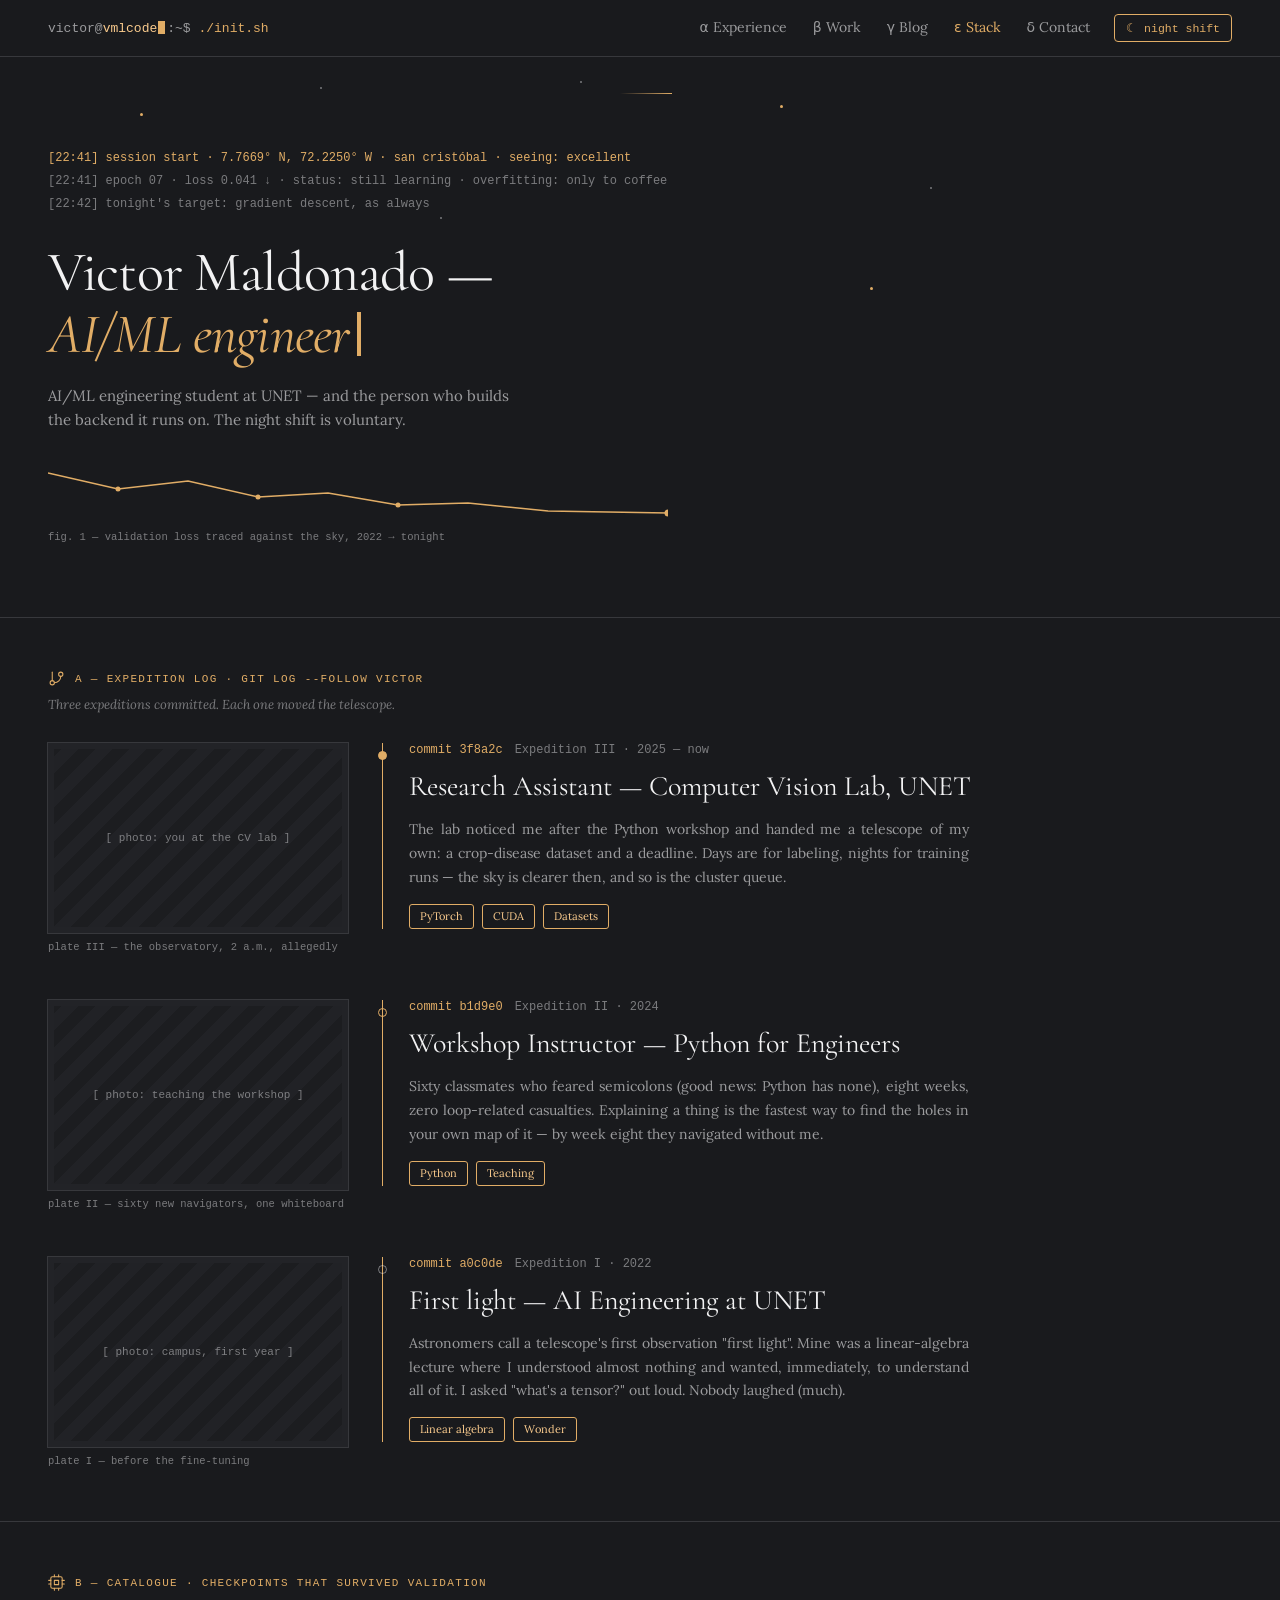
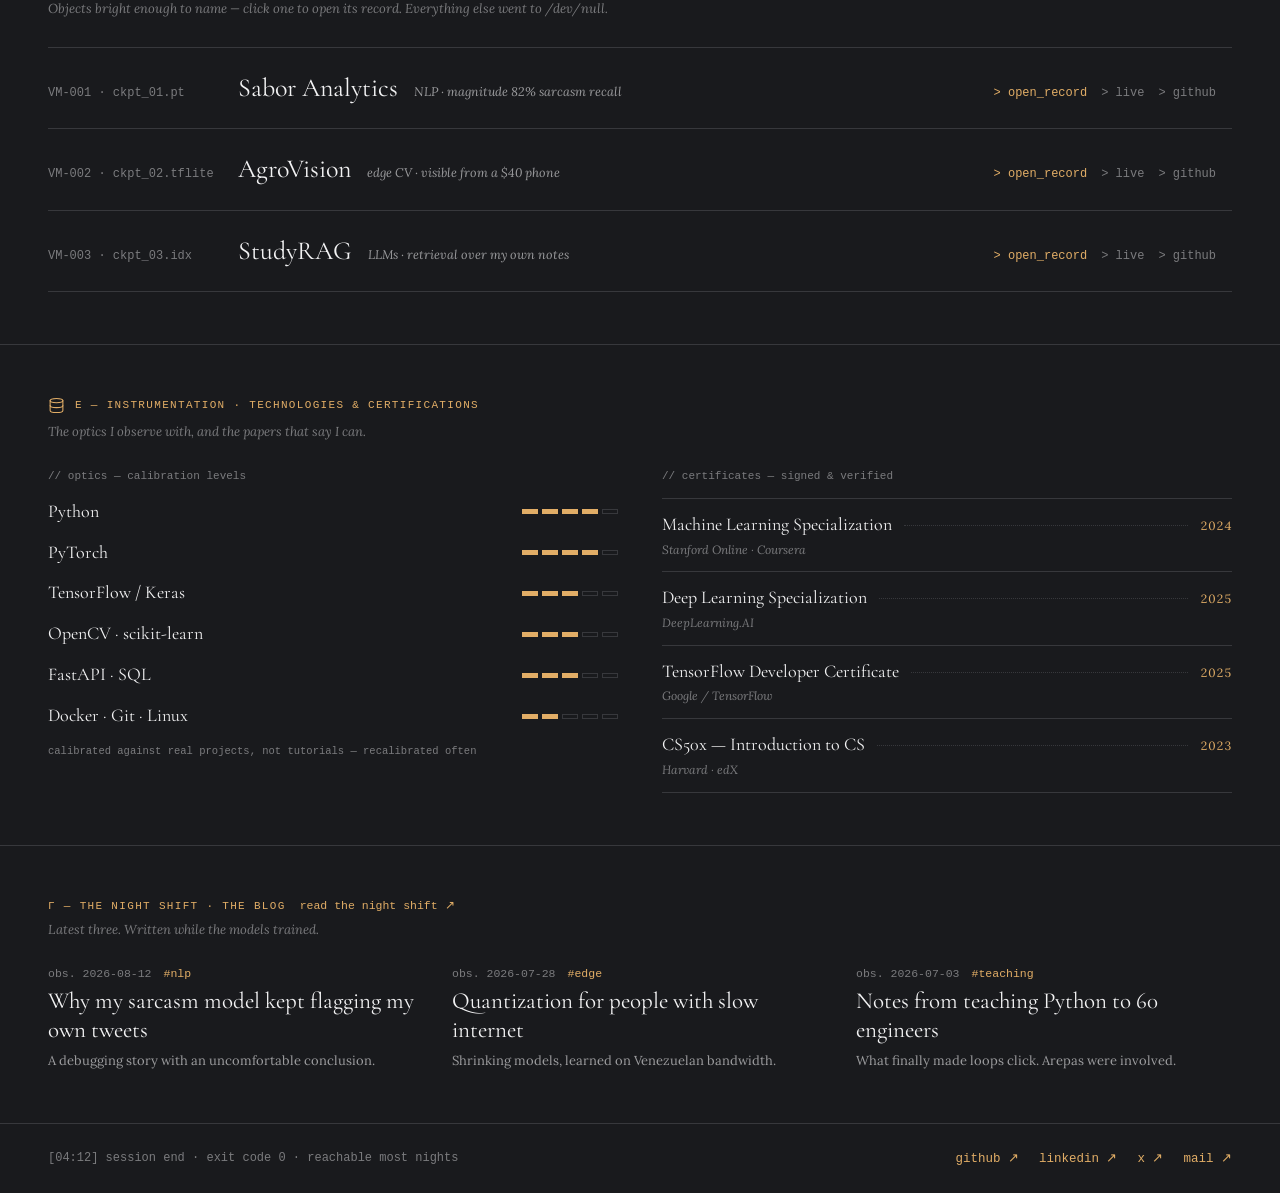
==== commit 05ea1488: "Rename observatorio to vmlcode Terminal hostname, script name (./init.sh) and the site's back-links " ====
--- a/index.html
+++ b/index.html
@@ -6,11 +6,28 @@
 <title>Victor Maldonado — AI/ML Engineer</title>
 <meta name="description" content="Victor Maldonado — AI/ML engineering student at UNET and backend developer. Computer vision, NLP and edge AI projects from San Cristóbal, Venezuela.">
 <meta name="author" content="Victor Maldonado">
+<link rel="canonical" href="https://vmlcode.github.io/">
+<meta name="theme-color" content="#191a1d">
 
+<!-- Link preview. Crawlers do not run JS, so these stay hardcoded rather than
+     coming from content/site.json like the rest of the page. Absolute URLs are
+     required: relative og:image paths are ignored by most scrapers. -->
 <meta property="og:type" content="website">
+<meta property="og:site_name" content="Victor Maldonado">
+<meta property="og:locale" content="en_US">
+<meta property="og:url" content="https://vmlcode.github.io/">
 <meta property="og:title" content="Victor Maldonado — AI/ML Engineer">
 <meta property="og:description" content="AI/ML engineering student at UNET — and the person who builds the backend it runs on. The night shift is voluntary.">
+<meta property="og:image" content="https://vmlcode.github.io/og/home.png">
+<meta property="og:image:type" content="image/png">
+<meta property="og:image:width" content="1200">
+<meta property="og:image:height" content="630">
+<meta property="og:image:alt" content="Victor Maldonado — AI/ML engineer. A dark terminal-styled card with a descending validation-loss curve.">
+
 <meta name="twitter:card" content="summary_large_image">
+<meta name="twitter:title" content="Victor Maldonado — AI/ML Engineer">
+<meta name="twitter:description" content="AI/ML engineering student at UNET — and the person who builds the backend it runs on. The night shift is voluntary.">
+<meta name="twitter:image" content="https://vmlcode.github.io/og/home.png">
 
 <link rel="preconnect" href="https://fonts.googleapis.com">
 <link rel="preconnect" href="https://fonts.gstatic.com" crossorigin>
@@ -28,8 +45,8 @@
 
 <header class="vm-nav">
   <div class="vm-prompt">
-    <span id="prompt-user">victor</span>@<span id="night-word" class="vm-prompt-word">observatorio</span><span class="vm-caret" aria-hidden="true"></span>:~$
-    <span id="prompt-cmd" class="vm-cmd">./observatorio.sh</span>
+    <span id="prompt-user">victor</span>@<span id="night-word" class="vm-prompt-word">vmlcode</span><span class="vm-caret" aria-hidden="true"></span>:~$
+    <span id="prompt-cmd" class="vm-cmd">./init.sh</span>
   </div>
   <nav id="nav-links" class="vm-nav-links" aria-label="Sections"></nav>
   <button id="theme-toggle" class="vm-theme-btn" type="button" aria-label="Toggle colour theme">☾ night shift</button>
--- a/styles.css
+++ b/styles.css
@@ -537,6 +537,174 @@
 .vm-blog-outro { font: 12px var(--font-mono); color: var(--vm-fg-45); margin-top: 26px; }
 .vm-empty { font: 12px var(--font-mono); color: var(--vm-fg-45); padding: 28px 0; }
 
+/* ── article ──────────────────────────────────────────────────────────── */
+.vm-sticky {
+  position: sticky;
+  top: 0;
+  z-index: 5;
+  background: var(--vm-bg);
+  transition: background .5s ease;
+}
+.vm-nav--flush { position: static; }
+
+.vm-progress { height: 2px; background: var(--vm-line); }
+.vm-progress-bar { height: 2px; width: 0; background: var(--vm-acc); }
+
+.vm-art-hero {
+  position: relative;
+  padding: 80px 48px 44px;
+  border-bottom: 1px solid var(--vm-line);
+  overflow: hidden;
+}
+.vm-art-hero-inner { max-width: 720px; position: relative; }
+.vm-art-meta {
+  display: flex;
+  flex-wrap: wrap;
+  gap: 14px;
+  font: 11.5px var(--font-mono);
+  color: var(--vm-fg-45);
+  animation: vm-rise .6s ease .1s both;
+}
+.vm-art-meta .vm-acc-txt { color: var(--vm-acc-txt); }
+.vm-art-title {
+  font-size: 50px;
+  line-height: 1.1;
+  margin-top: 14px;
+  animation: vm-rise .6s ease .3s both;
+}
+.vm-art-teaser {
+  font-family: var(--font-heading);
+  font-style: italic;
+  font-size: 21px;
+  color: var(--vm-fg-60);
+  margin-top: 14px;
+  animation: vm-rise .6s ease .5s both;
+}
+
+.vm-art-grid {
+  display: grid;
+  grid-template-columns: 200px minmax(0, 720px) 220px;
+  gap: 48px;
+  padding: 48px;
+  align-items: start;
+}
+.vm-art-toc, .vm-art-aside { position: sticky; top: 120px; }
+.vm-art-side-key {
+  font: 11px var(--font-mono);
+  letter-spacing: .12em;
+  text-transform: uppercase;
+  color: var(--vm-acc-txt);
+  margin-bottom: 10px;
+}
+.vm-toc-links {
+  display: flex;
+  flex-direction: column;
+  gap: 7px;
+  font: 11.5px var(--font-mono);
+  line-height: 1.6;
+}
+.vm-toc-links a { color: var(--vm-fg-45); }
+.vm-toc-links a:hover, .vm-toc-links a.is-current { color: var(--vm-acc-txt); }
+.vm-art-side-note {
+  margin-top: 22px;
+  padding-top: 16px;
+  border-top: 1px solid var(--vm-line);
+  font: 11.5px var(--font-mono);
+  line-height: 1.8;
+  color: var(--vm-fg-45);
+}
+
+.vm-art-aside { display: flex; flex-direction: column; gap: 22px; }
+.vm-art-share { display: flex; flex-direction: column; align-items: flex-start; gap: 7px; font: 12px var(--font-mono); }
+.vm-copy {
+  font: inherit;
+  color: var(--vm-acc-txt);
+  background: transparent;
+  border: 0;
+  padding: 0;
+  cursor: pointer;
+}
+.vm-copy:hover { color: var(--vm-acc); }
+.vm-art-next { border-top: 1px solid var(--vm-line); padding-top: 18px; }
+.vm-art-next-list { display: flex; flex-direction: column; gap: 14px; }
+.vm-art-next-list a {
+  font-family: var(--font-heading);
+  font-size: 17px;
+  line-height: 1.3;
+  color: inherit;
+}
+.vm-art-next-list a:hover { color: var(--vm-acc-txt); }
+
+/* — article body — */
+.vm-art-body { font-size: 16px; line-height: 1.8; color: var(--vm-fg); }
+.vm-art-body p { margin: 0 0 20px; text-align: justify; hyphens: auto; }
+.vm-art-body strong { font-weight: 600; }
+.vm-art-body a { text-decoration: underline; text-underline-offset: 3px; }
+.vm-art-body code {
+  font: .88em var(--font-mono);
+  color: var(--vm-acc-soft);
+  background: var(--vm-hover);
+  padding: 1px 5px;
+  border-radius: var(--radius-sm);
+}
+
+/* Drop cap on the opening paragraph. */
+.vm-art-body .vm-drop::first-letter {
+  float: left;
+  font-family: var(--font-heading);
+  font-size: 66px;
+  line-height: .78;
+  padding: 6px 12px 0 0;
+  color: var(--vm-acc-txt);
+}
+
+.vm-art-head {
+  display: flex;
+  align-items: center;
+  gap: 12px;
+  margin: 36px 0 16px;
+  scroll-margin-top: 120px;
+}
+.vm-art-num { font: 11px var(--font-mono); color: var(--vm-acc-txt); flex: none; }
+.vm-art-head h2 { font-size: 30px; font-weight: 400; margin: 0; }
+.vm-art-rule { flex: 1; height: 1px; background: var(--vm-line); }
+
+.vm-pull {
+  border-left: 2px solid var(--vm-acc);
+  padding: 8px 0 8px 20px;
+  margin: 30px 0;
+  font-family: var(--font-heading);
+  font-style: italic;
+  font-size: 23px;
+  line-height: 1.45;
+}
+
+.vm-console {
+  background: var(--vm-hover);
+  border: 1px solid var(--vm-line);
+  border-radius: var(--radius-md);
+  padding: 18px 20px;
+  margin: 26px 0;
+  font: 12.5px var(--font-mono);
+  color: var(--vm-fg-60);
+  line-height: 1.7;
+  overflow-x: auto;
+  white-space: pre;
+}
+
+.vm-art-fig { margin: 30px 0; }
+.vm-art-plate { height: 280px; }
+.vm-art-tags { margin-top: 38px; }
+.vm-art-related {
+  margin-top: 26px;
+  padding-top: 22px;
+  border-top: 1px solid var(--vm-line);
+  font-size: 13.5px;
+  color: var(--vm-fg-60);
+}
+.vm-art-list { margin: 0; padding-left: 20px; }
+.vm-art-list li { margin-bottom: 8px; }
+
 /* ── fallbacks ────────────────────────────────────────────────────────── */
 .vm-noscript, .vm-error {
   margin: 0;
@@ -560,6 +728,19 @@
   .vm-record-grid { grid-template-columns: 1fr; gap: 28px; }
   .vm-posts { grid-template-columns: 1fr 1fr; }
   .vm-instrument-grid { gap: 32px; }
+
+  /* Drop the right rail first; the TOC earns its space longer. */
+  .vm-art-grid { grid-template-columns: 180px minmax(0, 1fr); gap: 36px; }
+  .vm-art-aside {
+    grid-column: 1 / -1;
+    position: static;
+    flex-direction: row;
+    gap: 44px;
+    flex-wrap: wrap;
+    border-top: 1px solid var(--vm-line);
+    padding-top: 24px;
+  }
+  .vm-art-next { border-top: 0; padding-top: 0; }
 }
 
 @media (max-width: 860px) {
@@ -588,6 +769,22 @@
   .vm-blog-body { padding: 28px 24px 48px; }
   .vm-entry-title { font-size: 23px; }
   .vm-noscript, .vm-error { padding-inline: 24px; }
+
+  .vm-art-hero { padding: 48px 24px 32px; }
+  .vm-art-title { font-size: 34px; }
+  .vm-art-teaser { font-size: 18px; }
+  .vm-art-grid { grid-template-columns: 1fr; gap: 28px; padding: 32px 24px; }
+  .vm-art-toc {
+    position: static;
+    border-bottom: 1px solid var(--vm-line);
+    padding-bottom: 20px;
+  }
+  .vm-art-side-note { display: none; }
+  .vm-art-body { font-size: 15.5px; }
+  .vm-art-body p { text-align: left; }
+  .vm-art-head h2 { font-size: 24px; }
+  .vm-pull { font-size: 19px; }
+  .vm-art-plate { height: 200px; }
 
   .vm-footer { padding: 24px; }
 }
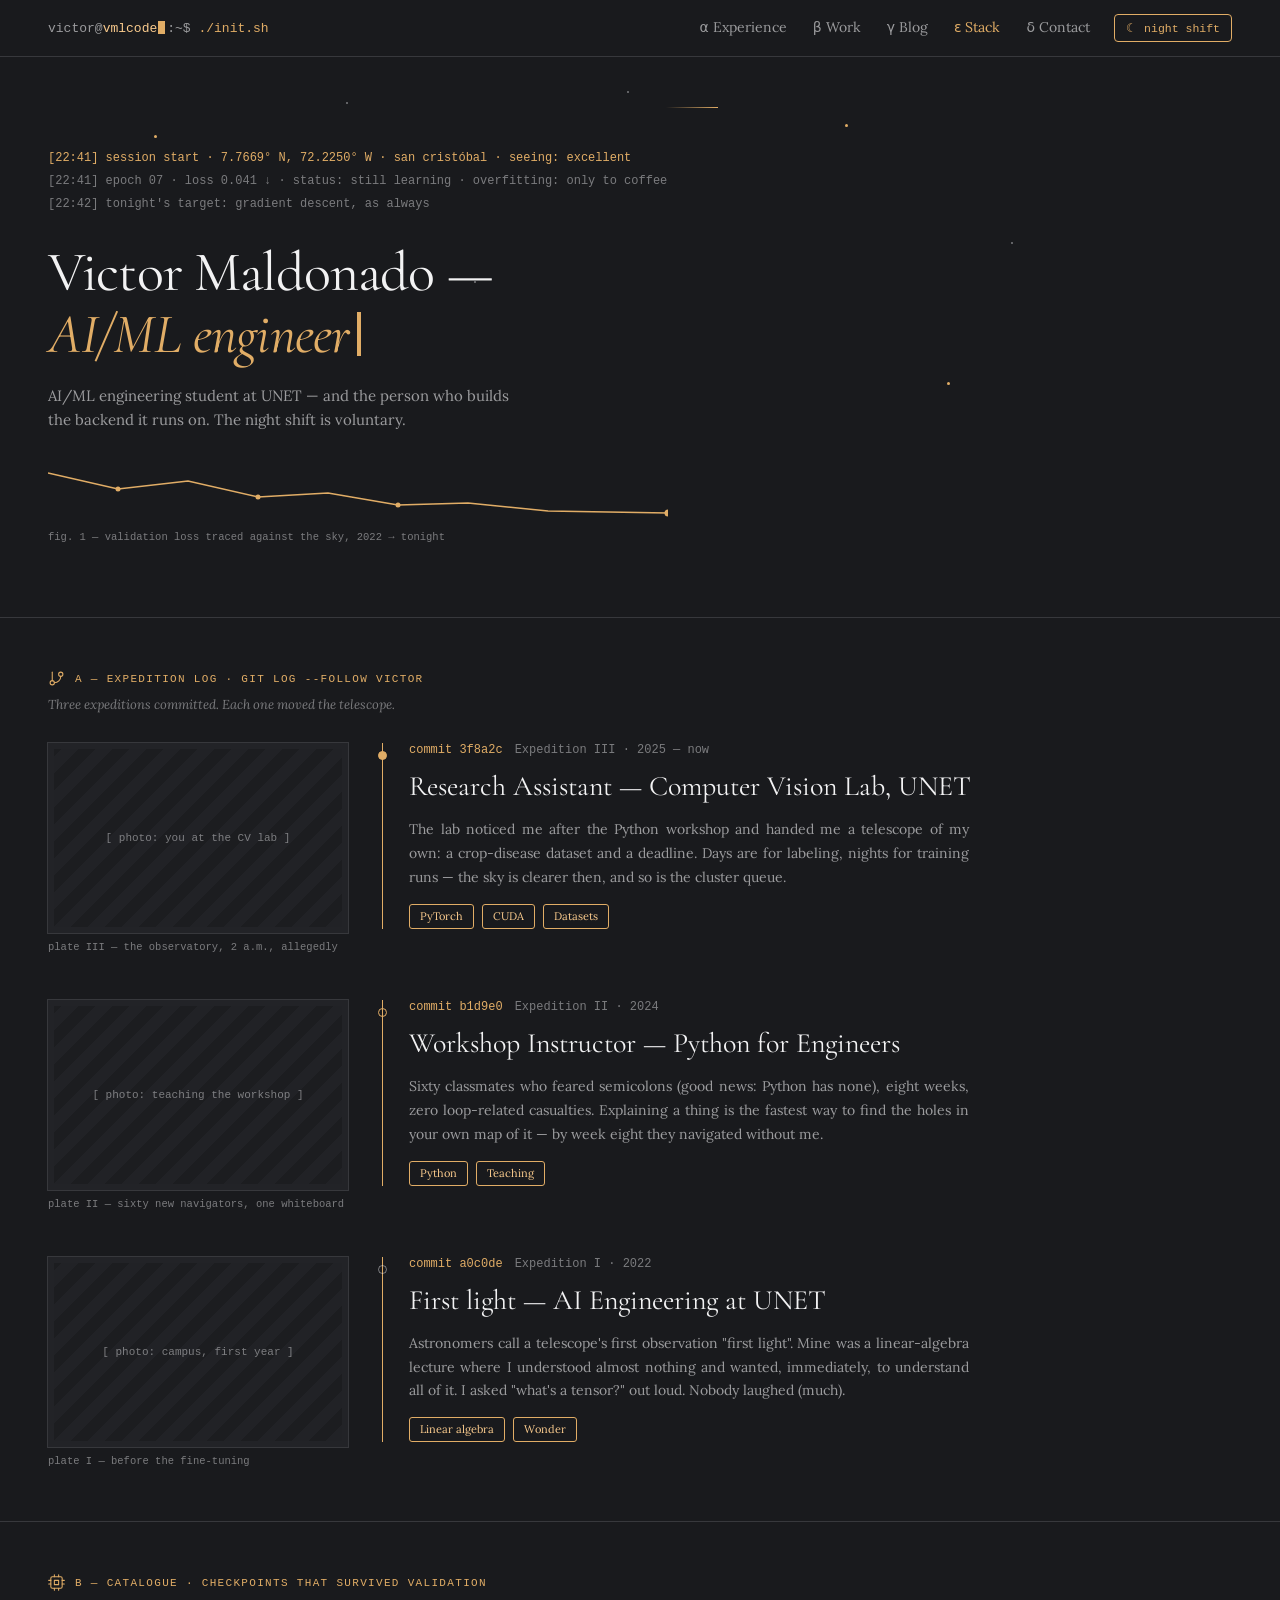
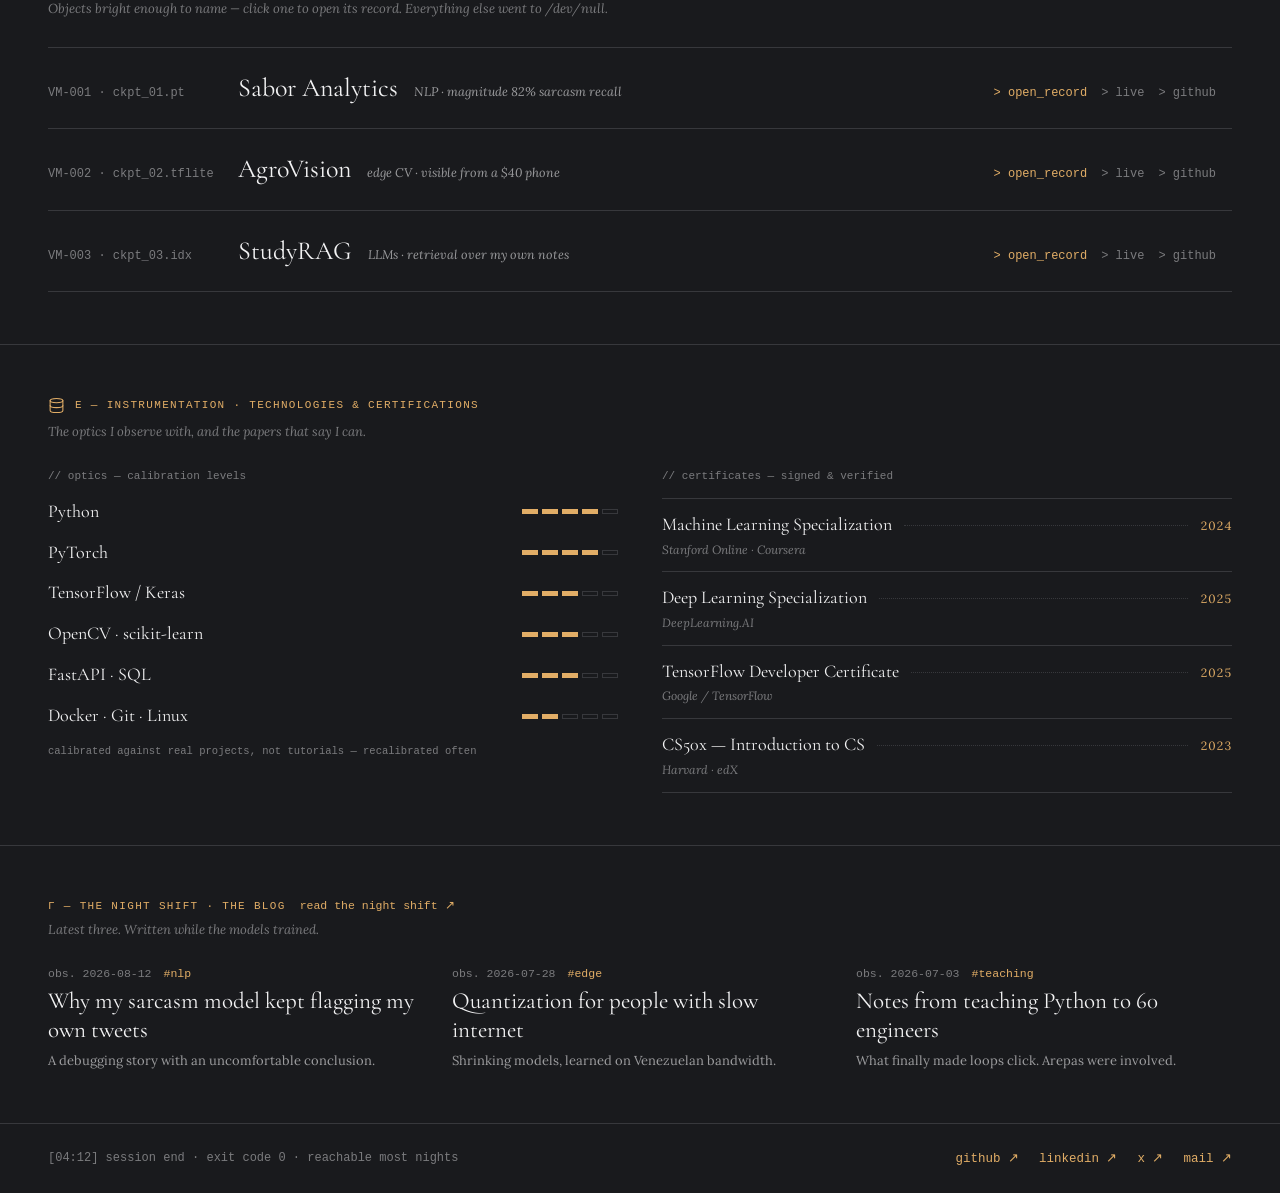
==== commit 6e3cf025: "Implement Portfolio Mobile.dc.html as the mobile layout Ports the 390x844 mobile design. Structural " ====
--- a/index.html
+++ b/index.html
@@ -43,13 +43,13 @@
 </head>
 <body>
 
-<header class="vm-nav">
+<header id="site-nav" class="vm-nav">
   <div class="vm-prompt">
-    <span id="prompt-user">victor</span>@<span id="night-word" class="vm-prompt-word">vmlcode</span><span class="vm-caret" aria-hidden="true"></span>:~$
-    <span id="prompt-cmd" class="vm-cmd">./init.sh</span>
+    <span id="prompt-user">victor</span>@<span id="night-word" class="vm-prompt-word">vmlcode</span><span class="vm-caret" aria-hidden="true"></span><span class="vm-prompt-tail">:~$ <span id="prompt-cmd" class="vm-cmd">./init.sh</span></span>
   </div>
   <nav id="nav-links" class="vm-nav-links" aria-label="Sections"></nav>
-  <button id="theme-toggle" class="vm-theme-btn" type="button" aria-label="Toggle colour theme">☾ night shift</button>
+  <button id="theme-toggle" class="vm-theme-btn" type="button" aria-label="Toggle colour theme"><span class="vm-theme-icon">☾</span><span class="vm-theme-label">night shift</span></button>
+  <button id="nav-toggle" class="vm-nav-toggle" type="button" aria-label="Open menu" aria-expanded="false" aria-controls="nav-links">☰</button>
 </header>
 
 <noscript>
--- a/styles.css
+++ b/styles.css
@@ -57,16 +57,28 @@
 /* ── base ─────────────────────────────────────────────────────────────── */
 *, *::before, *::after { box-sizing: border-box; }
 
+html {
+  /* iOS inflates text on rotation into landscape without this. */
+  -webkit-text-size-adjust: 100%;
+  text-size-adjust: 100%;
+}
+
 body {
   margin: 0;
   min-height: 100vh;
+  min-height: 100dvh; /* accounts for mobile browser chrome */
   background: var(--vm-bg);
   color: var(--vm-fg);
   font-family: var(--font-body);
   font-size: 15px;
   line-height: 1.55;
   transition: background .5s ease, color .5s ease;
-}
+  overflow-wrap: break-word; /* a long token must never widen the page */
+}
+
+/* Custom controls are styled entirely by us; the grey iOS flash on tap reads
+   as a rendering glitch against this palette. Focus styles remain intact. */
+button, a { -webkit-tap-highlight-color: transparent; }
 
 a { color: var(--vm-acc-txt); text-decoration: none; }
 a:hover { color: var(--vm-acc); }
@@ -187,6 +199,23 @@
 }
 .vm-theme-btn:hover { background: var(--vm-hover); }
 
+/* Collapsed-nav control: phone only. Hidden here so desktop is untouched. */
+.vm-nav-toggle {
+  display: none;
+  cursor: pointer;
+  width: 44px;
+  height: 44px;
+  align-items: center;
+  justify-content: center;
+  font-size: 15px;
+  line-height: 1;
+  color: var(--vm-fg-60);
+  background: transparent;
+  border: 1px solid var(--vm-line);
+  border-radius: var(--radius-md);
+}
+.vm-nav-toggle:hover { color: var(--vm-fg); }
+
 /* ── hero ─────────────────────────────────────────────────────────────── */
 .vm-hero {
   position: relative;
@@ -205,7 +234,7 @@
 .vm-star--acc { background: var(--vm-acc); }
 .vm-shoot {
   position: absolute;
-  left: 620px; top: 36px;
+  left: 52%; top: 9%;
   width: 52px; height: 1px;
   background: linear-gradient(90deg, transparent, var(--vm-acc));
   animation: vm-shoot 12s linear 3s infinite;
@@ -596,6 +625,20 @@
   color: var(--vm-acc-txt);
   margin-bottom: 10px;
 }
+/* The contents label is a <button> so it can collapse the list on a phone.
+   These resets make it render exactly as the plain label it replaced, and
+   pointer-events:none keeps it inert at desktop width. */
+.vm-toc-toggle {
+  display: block;
+  width: 100%;
+  text-align: left;
+  background: transparent;
+  border: 0;
+  padding: 0;
+  cursor: default;
+  pointer-events: none;
+}
+.vm-toc-icon { display: none; }
 .vm-toc-links {
   display: flex;
   flex-direction: column;
@@ -636,7 +679,16 @@
 .vm-art-next-list a:hover { color: var(--vm-acc-txt); }
 
 /* — article body — */
-.vm-art-body { font-size: 16px; line-height: 1.8; color: var(--vm-fg); }
+.vm-art-body {
+  font-size: 16px;
+  line-height: 1.8;
+  color: var(--vm-fg);
+  /* Grid items default to min-width:auto, i.e. a min-content floor. The console
+     blocks are white-space:pre, so that floor is as wide as their longest line
+     and the column would stretch past the viewport instead of letting the block
+     scroll inside itself. */
+  min-width: 0;
+}
 .vm-art-body p { margin: 0 0 20px; text-align: justify; hyphens: auto; }
 .vm-art-body strong { font-weight: 600; }
 .vm-art-body a { text-decoration: underline; text-underline-offset: 3px; }
@@ -725,7 +777,7 @@
    breakpoints are what make it survive as a real, shipped page.
    ══════════════════════════════════════════════════════════════════════ */
 @media (max-width: 1000px) {
-  .vm-record-grid { grid-template-columns: 1fr; gap: 28px; }
+  .vm-record-grid { grid-template-columns: minmax(0, 1fr); gap: 28px; }
   .vm-posts { grid-template-columns: 1fr 1fr; }
   .vm-instrument-grid { gap: 32px; }
 
@@ -744,59 +796,310 @@
 }
 
 @media (max-width: 860px) {
-  .vm-nav { flex-wrap: wrap; gap: 12px 20px; padding: 12px 24px; }
-  .vm-prompt { font-size: 11.5px; white-space: normal; margin-right: 0; width: 100%; }
-  .vm-nav-links { gap: 16px; font-size: 13px; margin-right: auto; flex-wrap: wrap; }
-
-  .vm-hero { padding: 56px 24px 48px; }
-  .vm-hero-title { font-size: 40px; }
-  .vm-caret--lg { height: 32px; }
-  .vm-log { font-size: 11px; }
-
-  .vm-section { padding: 40px 24px; }
-  .vm-expedition { grid-template-columns: 1fr; gap: 20px; }
-  .vm-plate-wrap { max-width: 340px; }
-  .vm-instrument-grid { grid-template-columns: 1fr; }
-  .vm-posts { grid-template-columns: 1fr; gap: 24px; }
-
-  .vm-row { grid-template-columns: 1fr; gap: 6px; }
-  .vm-row-blurb { display: block; margin-left: 0; margin-top: 4px; }
-  .vm-record { padding: 28px 20px 32px; }
-  .vm-prose, .vm-record-p { text-align: left; }
-
-  .vm-blog-hero { padding: 56px 24px 40px; }
-  .vm-blog-title { font-size: 36px; }
-  .vm-blog-body { padding: 28px 24px 48px; }
-  .vm-entry-title { font-size: 23px; }
-  .vm-noscript, .vm-error { padding-inline: 24px; }
-
-  .vm-art-hero { padding: 48px 24px 32px; }
-  .vm-art-title { font-size: 34px; }
-  .vm-art-teaser { font-size: 18px; }
-  .vm-art-grid { grid-template-columns: 1fr; gap: 28px; padding: 32px 24px; }
+  /* ══ MOBILE LAYOUT — implements "Portfolio Mobile.dc.html" ══════════════
+     One column, collapsed nav, full-bleed plates, flush-left copy, and every
+     control sized for a thumb. Confined to this breakpoint so the desktop
+     layout above is untouched. Frame reference: 390 × 844.
+     ═══════════════════════════════════════════════════════════════════ */
+
+  /* Design insets the phone frame at 20px; widen on notched devices. */
+  .vm-nav, .vm-hero, .vm-section, .vm-blog-hero, .vm-blog-body,
+  .vm-art-hero, .vm-art-toc, .vm-art-body, .vm-art-aside,
+  .vm-footer, .vm-noscript, .vm-error {
+    padding-left: max(20px, env(safe-area-inset-left));
+    padding-right: max(20px, env(safe-area-inset-right));
+  }
+
+  /* ── collapsed nav ─────────────────────────────────────────────────── */
+  .vm-nav { flex-wrap: wrap; gap: 12px; padding-top: 11px; padding-bottom: 11px; }
+  .vm-prompt {
+    font-size: 11.5px;
+    margin-right: auto;
+    white-space: nowrap;
+    overflow: hidden;
+    min-width: 0;
+  }
+  .vm-prompt-tail { display: none; }  /* phone shows victor@host only */
+
+  .vm-theme-btn { font-size: 11px; padding: 7px 10px; min-height: 44px; flex: none; }
+  .vm-theme-label { display: none; }  /* icon-only control */
+  .vm-nav-toggle { display: inline-flex; flex: none; }
+
+  /* Menu panel drops below the bar, full-bleed to the frame edges. */
+  .vm-nav-links {
+    display: none;
+    order: 3;
+    width: 100%;
+    flex-direction: column;
+    gap: 0;
+    font-size: 15px;
+    margin-inline: calc(-1 * max(20px, env(safe-area-inset-left)));
+    border-top: 1px solid var(--vm-line);
+  }
+  .is-nav-open .vm-nav-links { display: flex; animation: vm-open .35s ease both; }
+  .vm-nav-links a {
+    display: block;
+    padding: 14px max(20px, env(safe-area-inset-left));
+    border-bottom: 1px solid var(--vm-line);
+    color: var(--vm-fg);
+  }
+  .vm-nav-links a:last-child { border-bottom: 0; }
+  .vm-nav-links a:hover, .vm-nav-links a.is-current { color: var(--vm-acc-txt); }
+
+  /* Back-link leads the bar on the blog and article pages. */
+  .vm-back {
+    order: -1;
+    margin-right: auto;
+    font-size: 11.5px;
+    font-family: var(--font-mono);
+    display: inline-flex;
+    align-items: center;
+    min-height: 44px;
+  }
+  .vm-back + .vm-prompt, .vm-prompt:has(+ .vm-back) { margin-right: 0; }
+  .vm-prompt-head { display: none; }
+
+  /* ── hero ──────────────────────────────────────────────────────────── */
+  .vm-hero { padding-top: 38px; padding-bottom: 32px; }
+  .vm-log { font-size: 10.5px; gap: 4px; margin-bottom: 22px; }
+  .vm-hero-title { font-size: 36px; line-height: 1.14; letter-spacing: -.01em; }
+  .vm-caret--lg { width: 3px; height: 28px; margin-left: 6px; }
+  .vm-hero-sub { margin-top: 14px; font-size: 14.5px; line-height: 1.65; max-width: none; }
+  .vm-fig { margin-top: 24px; }
+  .vm-caption { font-size: 10px; margin-top: 6px; }
+
+  /* ── sections ──────────────────────────────────────────────────────── */
+  .vm-section { padding-top: 32px; padding-bottom: 32px; scroll-margin-top: 68px; }
+  .vm-footer { scroll-margin-top: 68px; }
+  .vm-eyebrow { font-size: 10.5px; margin-bottom: 0; }
+  .vm-eyebrow svg { display: none; }  /* design drops the section glyphs */
+  .vm-lede { font-size: 12.5px; margin-top: 6px; margin-bottom: 22px; max-width: none; }
+  .vm-comment { font-size: 10.5px; margin-bottom: 14px; }
+
+  /* ── experience ────────────────────────────────────────────────────── */
+  .vm-timeline { gap: 34px; }
+  .vm-expedition { grid-template-columns: minmax(0, 1fr); gap: 0; }
+  .vm-plate-wrap { max-width: none; }
+  .vm-plate { height: 132px; border-width: 5px; }
+  .vm-plate-wrap .vm-caption { margin-bottom: 14px; }
+  .vm-commit { padding-left: 16px; }
+  .vm-node { display: none; }
+  .vm-commit-meta { font-size: 11px; gap: 8px; }
+  .vm-commit-title { font-size: 23px; line-height: 1.25; margin-top: 7px; }
+  .vm-prose { font-size: 13.5px; line-height: 1.7; margin-top: 9px; text-align: left; max-width: none; }
+  .vm-tags { gap: 7px; margin-top: 13px; }
+
+  /* ── catalogue ─────────────────────────────────────────────────────── */
+  .vm-row { grid-template-columns: minmax(0, 1fr); gap: 0; padding: 16px 0; }
+  .vm-row:hover { padding-left: 0; background: transparent; }
+  .vm-row-id { font-size: 11px; }
+  .vm-row-name { font-size: 24px; }
+  .vm-row-blurb { display: block; margin-left: 0; margin-top: 3px; font-size: 12.5px; }
+  .vm-row-cta { margin-top: 10px; font-size: 11.5px; }
+  .vm-row-cta > span + span { display: none; }  /* keep the verb, drop live/github */
+
+  .vm-record {
+    margin-inline: calc(-1 * max(20px, env(safe-area-inset-left)));
+    padding: 22px max(20px, env(safe-area-inset-left)) 26px;
+  }
+  .vm-record-close { top: 10px; right: 14px; }
+  .vm-record-grid { grid-template-columns: minmax(0, 1fr); gap: 0; }
+  .vm-record-plate { height: 150px; border-width: 5px; }
+  .vm-record-kicker { font-size: 10.5px; margin-top: 20px; }
+  .vm-record-title { font-size: 27px; margin-top: 6px; }
+  .vm-record-rule { margin: 14px 0 0; width: 38px; }
+  .vm-record-p { font-size: 13.5px; line-height: 1.75; text-align: left; margin-top: 11px; }
+  .vm-record-p:first-of-type { margin-top: 14px; }
+  .vm-specs { margin-top: 20px; }
+  .vm-spec-key { font-size: 10.5px; }
+  .vm-lesson { margin-top: 22px; padding-left: 16px; }
+  .vm-lesson-txt { font-size: 17.5px; }
+  /* Full-width stacked actions — side-by-side pills are too small to hit. */
+  .vm-record-actions { flex-direction: column; gap: 10px; margin-top: 22px; }
+  .vm-link-btn { justify-content: center; min-height: 46px; padding: 0 15px; }
+
+  /* ── instrumentation ───────────────────────────────────────────────── */
+  .vm-instrument-grid { grid-template-columns: minmax(0, 1fr); gap: 26px; }
+  .vm-skills { gap: 12px; }
+  .vm-skill-name { font-size: 17px; }
+  .vm-tick { width: 14px; }
+  .vm-cert-name { font-size: 16.5px; line-height: 1.3; }
+  .vm-cert:hover { padding-left: 0; }
+
+  /* ── blog teaser ───────────────────────────────────────────────────── */
+  .vm-posts { grid-template-columns: minmax(0, 1fr); gap: 0; }
+  .vm-post { padding: 18px 0; border-top: 1px solid var(--vm-line); }
+  .vm-post:last-child { border-bottom: 1px solid var(--vm-line); }
+  .vm-post-meta { font-size: 11px; gap: 10px; }
+  .vm-post-title { font-size: 21px; line-height: 1.28; margin-top: 6px; }
+  .vm-post-blurb { font-size: 12.5px; margin-top: 5px; }
+
+  /* ── footer ────────────────────────────────────────────────────────── */
+  .vm-footer {
+    flex-direction: column;
+    align-items: stretch;
+    gap: 16px;
+    padding-top: 26px;
+    padding-bottom: 40px;
+  }
+  .vm-footer-log { font-size: 11px; }
+  .vm-footer-links {
+    display: grid;
+    grid-template-columns: 1fr 1fr;
+    gap: 10px;
+    font-size: 12px;
+  }
+  .vm-footer-links a {
+    display: flex;
+    align-items: center;
+    min-height: 44px;
+    padding: 0 14px;
+    border: 1px solid var(--vm-line);
+    border-radius: var(--radius-md);
+  }
+
+  /* ── blog index ────────────────────────────────────────────────────── */
+  .vm-blog-hero { padding-top: 40px; padding-bottom: 30px; }
+  .vm-blog-kicker { font-size: 10.5px; margin-bottom: 12px; }
+  .vm-blog-title { font-size: 38px; letter-spacing: -.01em; }
+  .vm-blog-sub { font-size: 13.5px; line-height: 1.65; margin-top: 11px; max-width: none; }
+  .vm-filters { gap: 8px; margin-top: 22px; }
+  .vm-filter { padding: 9px 14px; min-height: 40px; font-size: 11.5px; }
+
+  .vm-blog-body { padding-top: 8px; padding-bottom: 34px; }
+  .vm-entry { padding: 20px 0; }
+  .vm-entry:hover { padding-left: 0; }
+  .vm-entry-meta { font-size: 11px; gap: 10px; }
+  .vm-entry-title { font-size: 24px; line-height: 1.28; margin-top: 7px; }
+  .vm-entry-teaser { font-size: 13px; line-height: 1.6; margin-top: 6px; max-width: none; }
+  .vm-blog-outro { font-size: 11px; margin-top: 22px; }
+  /* The return link becomes a full-width target under the list. */
+  .vm-blog-outro #blog-outro-link {
+    display: flex;
+    align-items: center;
+    justify-content: center;
+    min-height: 46px;
+    margin-top: 14px;
+    border: 1px solid var(--vm-line);
+    border-radius: var(--radius-md);
+    color: var(--vm-fg-60);
+  }
+
+  /* ── article ───────────────────────────────────────────────────────── */
+  .vm-art-hero { padding-top: 36px; padding-bottom: 26px; }
+  .vm-art-meta { font-size: 11px; gap: 10px; }
+  .vm-art-title { font-size: 34px; line-height: 1.16; margin-top: 12px; }
+  .vm-art-teaser { font-size: 17px; line-height: 1.45; margin-top: 12px; }
+  .vm-art-hero .vm-record-rule { width: 38px; margin: 20px 0 0; }
+
+  .vm-art-grid { grid-template-columns: minmax(0, 1fr); gap: 0; padding: 0; }
+
+  /* Contents collapses to an accordion instead of a stacked column. */
   .vm-art-toc {
     position: static;
+    padding-top: 14px;
     border-bottom: 1px solid var(--vm-line);
-    padding-bottom: 20px;
+  }
+  .vm-toc-toggle {
+    pointer-events: auto;
+    cursor: pointer;
+    display: flex;
+    align-items: center;
+    justify-content: space-between;
+    min-height: 44px;
+    margin-bottom: 0;
+  }
+  .vm-toc-icon { display: inline; color: var(--vm-fg-45); letter-spacing: 0; }
+  .vm-toc-links { flex-direction: column; gap: 0; padding-bottom: 10px; overflow: visible; }
+  .vm-toc-links.is-collapsed { display: none; }
+  .vm-toc-links a {
+    display: block;
+    min-height: 0;
+    padding: 9px 0;
+    border-top: 1px solid var(--vm-line);
+    color: var(--vm-fg-60);
+    white-space: normal;
   }
   .vm-art-side-note { display: none; }
-  .vm-art-body { font-size: 15.5px; }
-  .vm-art-body p { text-align: left; }
-  .vm-art-head h2 { font-size: 24px; }
-  .vm-pull { font-size: 19px; }
-  .vm-art-plate { height: 200px; }
-
-  .vm-footer { padding: 24px; }
-}
-
-@media (max-width: 480px) {
-  .vm-hero-title { font-size: 32px; }
-  .vm-caret--lg { height: 26px; }
-  .vm-commit-title { font-size: 23px; }
-  .vm-record-title { font-size: 27px; }
+
+  .vm-art-body { padding-top: 28px; padding-bottom: 8px; font-size: 15.5px; line-height: 1.78; }
+  .vm-art-body p { text-align: left; margin-bottom: 18px; }
+  .vm-drop::first-letter { font-size: 52px; line-height: .8; padding: 5px 10px 0 0; }
+  .vm-art-head { margin: 30px 0 14px; scroll-margin-top: 84px; }
+  .vm-art-head h2 { font-size: 25px; line-height: 1.25; }
+  .vm-art-fig { margin: 26px 0; }
+  .vm-art-plate { height: 200px; border-width: 5px; }
+  .vm-pull { font-size: 20px; line-height: 1.45; margin: 26px 0; padding-left: 16px; }
+  .vm-console { padding: 14px 16px; margin: 22px 0; font-size: 11.5px; }
+  .vm-art-tags { margin-top: 30px; }
+  .vm-art-related { margin-top: 22px; padding-top: 18px; font-size: 13px; line-height: 1.65; }
+
+  /* Share and next-entries become tappable blocks. */
+  .vm-art-aside {
+    position: static;
+    grid-column: auto;
+    flex-direction: column;
+    gap: 26px;
+    border-top: 0;
+    padding-top: 26px;
+  }
+  .vm-art-share {
+    display: grid;
+    grid-template-columns: repeat(3, 1fr);
+    gap: 9px;
+    font-size: 11.5px;
+  }
+  .vm-art-share a, .vm-copy {
+    display: flex;
+    align-items: center;
+    justify-content: center;
+    min-height: 44px;
+    border: 1px solid var(--vm-line);
+    border-radius: var(--radius-md);
+    color: var(--vm-fg-60);
+  }
+  .vm-art-next { border-top: 0; padding-top: 0; }
+  .vm-art-next-list { gap: 0; }
+  .vm-art-next-list a {
+    font-size: 19px;
+    padding: 14px 0;
+    border-top: 1px solid var(--vm-line);
+  }
+  .vm-art-next-list a:last-child { border-bottom: 1px solid var(--vm-line); }
+}
+
+/* Touch tidy-ups that apply below the mobile layout breakpoint too. */
+@media (max-width: 600px) {
+  .vm-eyebrow--blog a { display: inline-flex; align-items: center; min-height: 40px; }
+  .vm-row { padding-right: 0; }
+  .vm-plate-wrap:hover .vm-plate { transform: none; } /* hover fires on tap */
+}
+
+/* Narrow phones only (iPhone SE class). Deliberately below the 390px reference
+   frame so none of these override the mobile design's own values. */
+@media (max-width: 380px) {
+  .vm-hero-title { font-size: 31px; }
+  .vm-caret--lg { height: 25px; }
+  .vm-blog-title { font-size: 32px; }
+  .vm-art-title { font-size: 29px; }
+  .vm-record-title { font-size: 24px; }
   .vm-row-name { font-size: 22px; }
-  .vm-blog-title { font-size: 30px; }
   .vm-entry-title { font-size: 21px; }
+  .vm-art-head h2 { font-size: 22px; }
+  .vm-drop::first-letter { font-size: 46px; }
+
+  /* Meter drops below the label rather than crushing a long skill name. */
+  .vm-skill { grid-template-columns: minmax(0, 1fr); gap: 6px; }
+  .vm-art-share { grid-template-columns: 1fr 1fr; }
+  .vm-footer-links { grid-template-columns: 1fr; }
+}
+
+/* Landscape phones: vertical space is the scarce resource, not width. */
+@media (max-height: 480px) and (orientation: landscape) {
+  .vm-hero { padding-top: 28px; padding-bottom: 28px; }
+  .vm-hero-title { font-size: 34px; }
+  .vm-art-hero, .vm-blog-hero { padding-top: 28px; padding-bottom: 24px; }
+  .vm-art-toc, .vm-art-aside { position: static; }
 }
 
 /* Respect the reader's motion preference — this page is unusually animated. */
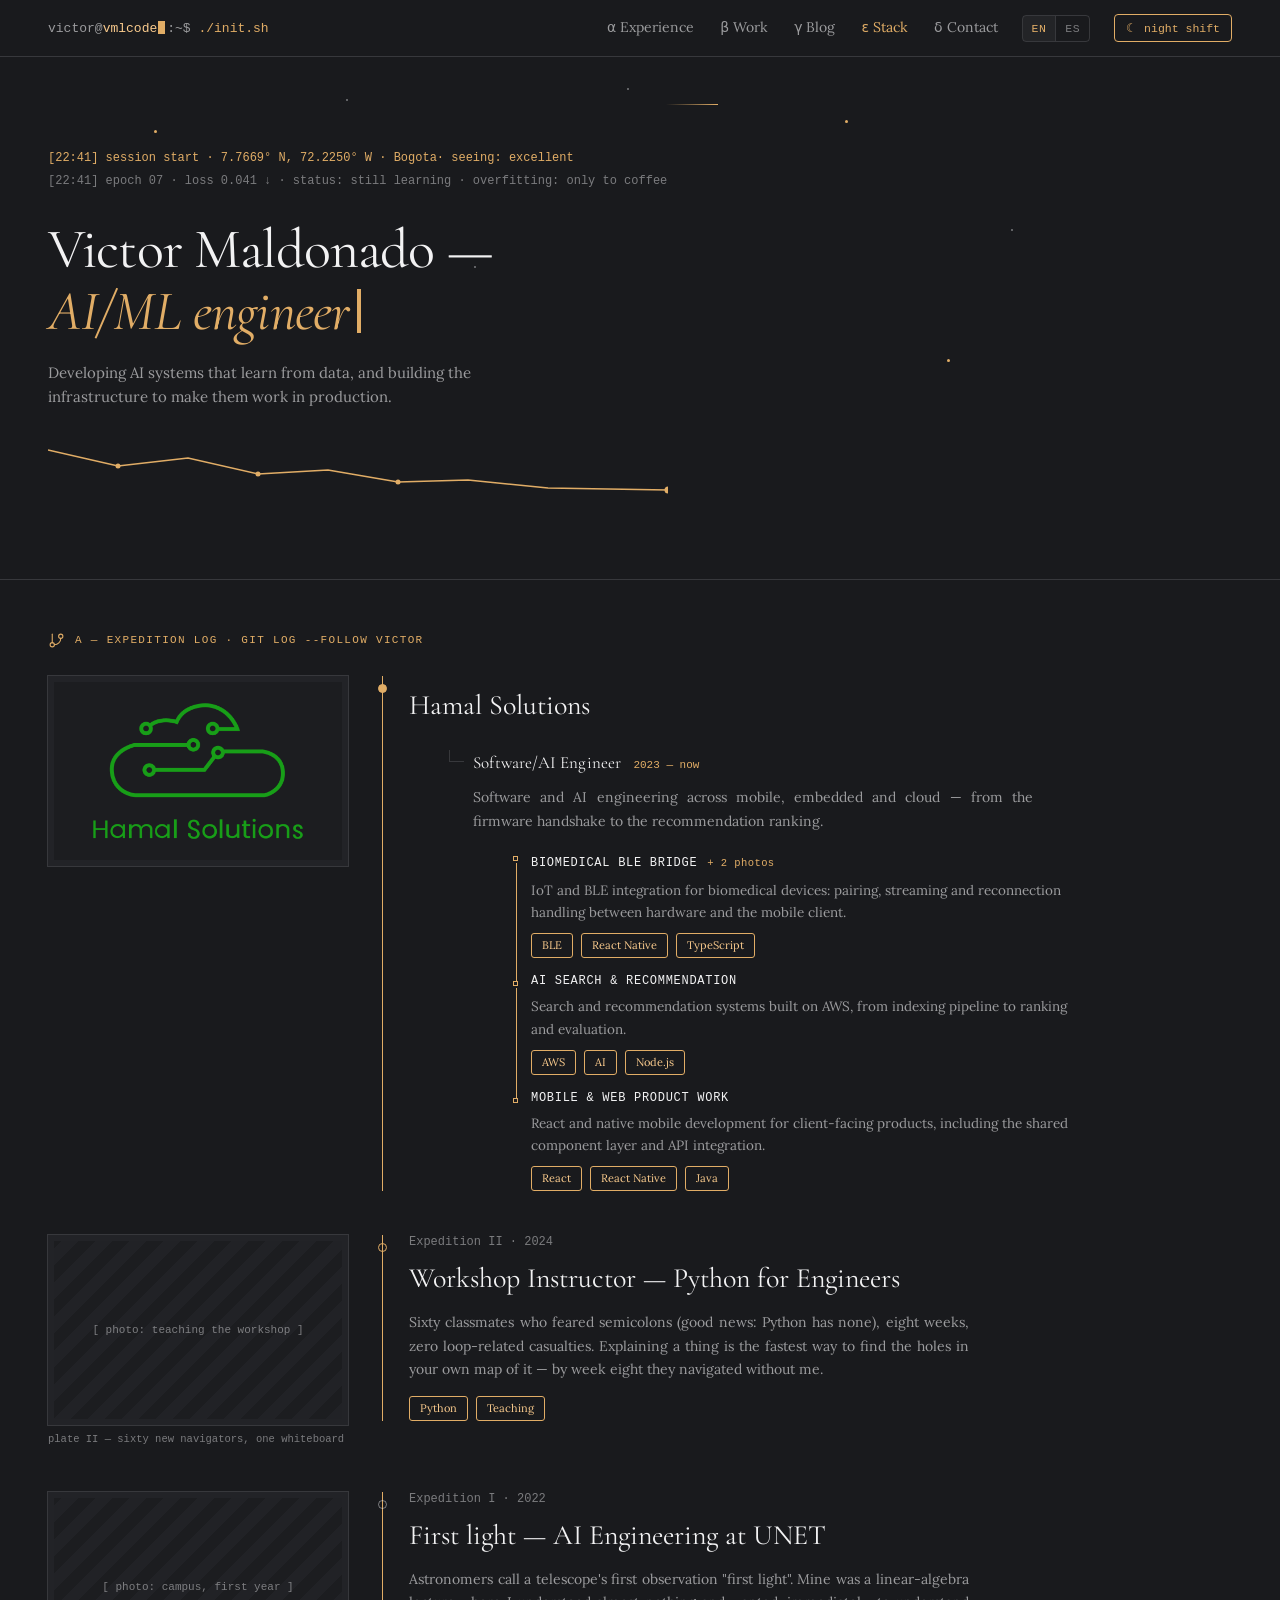
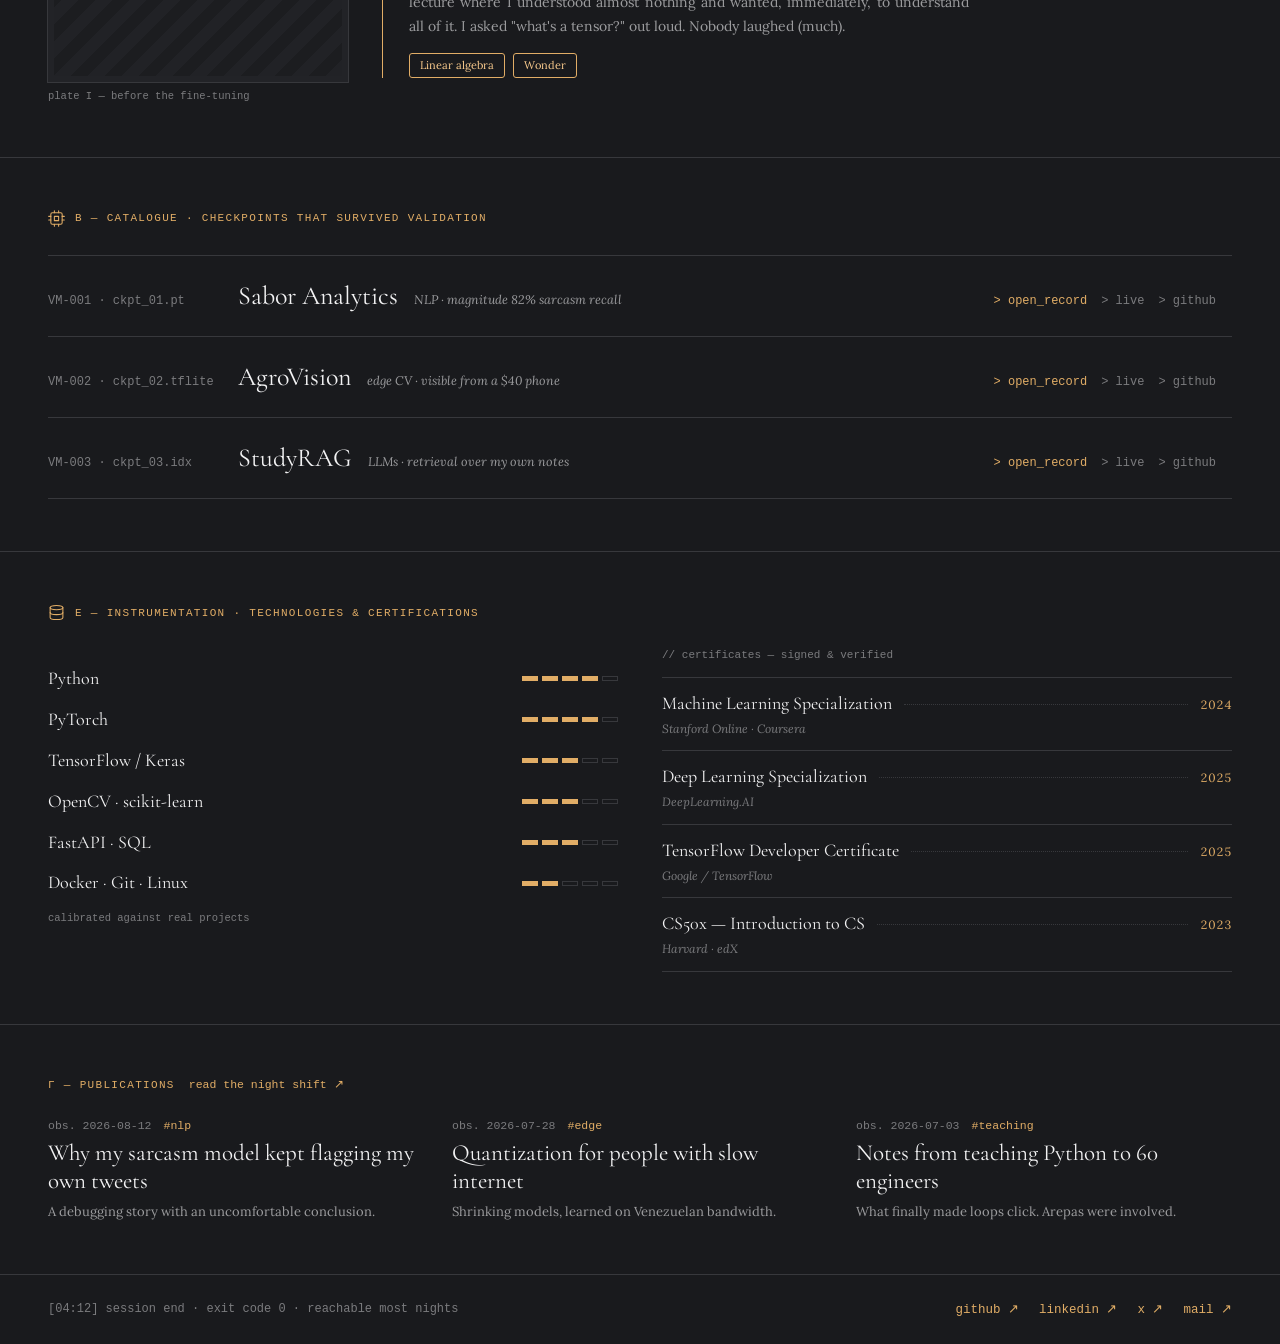
==== commit ea12e00c: "Add an EN/ES language toggle and a Spanish content tree Content moves from content/*.json to one tre" ====
--- a/index.html
+++ b/index.html
@@ -34,10 +34,14 @@
 <link rel="stylesheet" href="./styles.css">
 <link rel="icon" href="data:image/svg+xml,<svg xmlns='http://www.w3.org/2000/svg' viewBox='0 0 100 100'><text y='.9em' font-size='90'>🔭</text></svg>">
 <script>
-  // Applied before first paint so the stored theme never flashes the wrong palette.
+  // Applied before first paint so the stored theme never flashes the wrong
+  // palette, and so the document is tagged with the right language from the
+  // start — the rest of the copy arrives with content/<lang>/*.json.
   try {
     var t = localStorage.getItem('vm-theme');
     if (t) document.documentElement.setAttribute('data-vm-theme', t);
+    var l = localStorage.getItem('vm-lang');
+    if (l === 'en' || l === 'es') document.documentElement.setAttribute('lang', l);
   } catch (e) {}
 </script>
 </head>
@@ -47,13 +51,15 @@
   <div class="vm-prompt">
     <span id="prompt-user">victor</span>@<span id="night-word" class="vm-prompt-word">vmlcode</span><span class="vm-caret" aria-hidden="true"></span><span class="vm-prompt-tail">:~$ <span id="prompt-cmd" class="vm-cmd">./init.sh</span></span>
   </div>
-  <nav id="nav-links" class="vm-nav-links" aria-label="Sections"></nav>
+  <nav id="nav-links" class="vm-nav-links" aria-label="Sections"
+       data-i18n="home.navAria" data-i18n-attr="aria-label"></nav>
+  <div id="lang-toggle" class="vm-lang" role="group" data-i18n="langLabel" data-i18n-attr="aria-label" aria-label="Language"></div>
   <button id="theme-toggle" class="vm-theme-btn" type="button" aria-label="Toggle colour theme"><span class="vm-theme-icon">☾</span><span class="vm-theme-label">night shift</span></button>
   <button id="nav-toggle" class="vm-nav-toggle" type="button" aria-label="Open menu" aria-expanded="false" aria-controls="nav-links">☰</button>
 </header>
 
 <noscript>
-  <p class="vm-noscript">This site loads its content from JSON, so JavaScript is required. Source: <a href="https://github.com/vmlcode/vmlcode.github.io">github.com/vmlcode/vmlcode.github.io</a></p>
+  <p class="vm-noscript">This site loads its content from JSON, so JavaScript is required. / Este sitio carga su contenido desde JSON, así que requiere JavaScript. Source: <a href="https://github.com/vmlcode/vmlcode.github.io">github.com/vmlcode/vmlcode.github.io</a></p>
 </noscript>
 
 <main>
--- a/styles.css
+++ b/styles.css
@@ -149,6 +149,10 @@
   display: block;
   filter: sepia(.22) saturate(.82) contrast(1.05);
 }
+/* Logos and artwork: fit whole, drop the photo ageing, breathe inside the frame. */
+.vm-plate--contain { background: var(--vm-plate-b); padding: 18px; }
+.vm-plate--contain img { object-fit: contain; filter: none; }
+
 .vm-plate-label {
   font: 11px var(--font-mono);
   color: var(--vm-fg-45);
@@ -198,6 +202,32 @@
   transition: background .3s ease;
 }
 .vm-theme-btn:hover { background: var(--vm-hover); }
+
+/* Language switch: a two-segment control, so the alternative is always visible
+   rather than hidden behind a click like a single cycling button. */
+.vm-lang {
+  display: inline-flex;
+  align-items: stretch;
+  border: 1px solid var(--vm-line);
+  border-radius: var(--radius-md);
+  overflow: hidden;
+}
+.vm-lang-opt {
+  cursor: pointer;
+  font: 11.5px var(--font-mono);
+  letter-spacing: .04em;
+  color: var(--vm-fg-45);
+  background: transparent;
+  border: 0;
+  padding: 6px 9px;
+  transition: color .3s ease, background .3s ease;
+}
+.vm-lang-opt + .vm-lang-opt { border-left: 1px solid var(--vm-line); }
+.vm-lang-opt:hover { color: var(--vm-fg); background: var(--vm-hover); }
+.vm-lang-opt.is-active {
+  color: var(--vm-acc-txt);
+  background: var(--vm-hover);
+}
 
 /* Collapsed-nav control: phone only. Hidden here so desktop is untouched. */
 .vm-nav-toggle {
@@ -336,6 +366,114 @@
 .vm-commit-meta { display: flex; flex-wrap: wrap; gap: 12px; font: 12px var(--font-mono); color: var(--vm-fg-45); }
 .vm-hash { color: var(--vm-acc-txt); }
 .vm-commit-title { font-size: 28px; margin-top: 8px; }
+
+/* Company → role → project. Roles hang off a spine that closes on the last one,
+   so the tree reads like the `git log --graph` the section is styled after. */
+.vm-roles {
+  list-style: none;
+  margin: 22px 0 0;
+  display: flex;
+  flex-direction: column;
+  gap: 28px;
+}
+.vm-role { position: relative; padding-left: 24px; }
+.vm-role::before {                       /* spine, bridging the 28px gap */
+  content: "";
+  position: absolute;
+  left: 0; top: 0; bottom: -28px;
+  width: 1px;
+  background: var(--vm-line);
+}
+.vm-role:last-child::before { bottom: auto; height: 11px; }  /* closes as └ */
+.vm-role::after {                        /* elbow into the role title */
+  content: "";
+  position: absolute;
+  left: 0; top: 11px;
+  width: 15px; height: 1px;
+  background: var(--vm-line);
+}
+.vm-role-head {
+  display: flex;
+  flex-wrap: wrap;
+  align-items: baseline;
+  gap: 12px;
+}
+.vm-role-title { font-size: 17px; letter-spacing: .01em; }
+.vm-role-period { font: 11px var(--font-mono); color: var(--vm-acc-txt); }
+.vm-role-body { margin-top: 8px; }
+
+.vm-projects {
+  list-style: none;
+  margin: 16px 0 0;
+  display: flex;
+  flex-direction: column;
+  gap: 16px;
+}
+.vm-project { position: relative; padding-left: 18px; }
+.vm-project::before {                    /* echoes .vm-node, one level down */
+  content: "";
+  position: absolute;
+  left: 0; top: 7px;
+  width: 5px; height: 5px;
+  border: 1px solid var(--vm-acc);
+}
+/* Threads the project nodes into their own timeline. Each segment spans the gap
+   between two squares only — edge to edge, never across a node's interior: the
+   7px box sits at top:7px so it ends at 14px, and the next one starts 16px (gap)
+   + 7px below this block. */
+.vm-project::after {
+  content: "";
+  position: absolute;
+  left: 3px;
+  top: 14px; bottom: -23px;
+  width: 1px;
+  background: var(--vm-acc);
+}
+.vm-project:last-child::after { content: none; }
+.vm-project-name {
+  font: 12px var(--font-mono);
+  line-height: 1.25;      /* pins the first line so ::before stays on the title */
+  margin: 0;              /* h4 is not in the global heading reset */
+  letter-spacing: .06em;
+  text-transform: uppercase;
+  color: var(--vm-fg);
+}
+/* Only projects that actually carry `shots` become interactive. */
+.vm-project-toggle {
+  display: inline-flex;
+  align-items: baseline;
+  flex-wrap: wrap;
+  gap: 10px;
+  padding: 0;
+  border: 0;
+  background: none;
+  font: inherit;
+  color: inherit;
+  text-align: left;
+  cursor: pointer;
+}
+.vm-project-toggle:hover .vm-project-name { color: var(--vm-acc-txt); }
+.vm-project-hint {
+  font: 10.5px var(--font-mono);
+  letter-spacing: .04em;
+  color: var(--vm-acc-txt);
+}
+.vm-shots {
+  display: grid;
+  grid-template-columns: repeat(auto-fill, minmax(180px, 1fr));
+  gap: 14px;
+  margin-top: 14px;
+}
+.vm-shot-plate { height: 140px; border-width: 4px; }
+.vm-shot .vm-caption { margin-top: 6px; }
+.vm-project-body {
+  font-size: 13.5px;
+  line-height: 1.65;
+  color: var(--vm-fg-60);
+  margin-top: 6px;
+  max-width: 560px;
+}
+.vm-project .vm-tags { margin-top: 10px; }
 .vm-prose {
   font-size: 14px;
   line-height: 1.7;
@@ -776,6 +914,32 @@
    The source component was authored at a fixed 1180px preview width; these
    breakpoints are what make it survive as a real, shipped page.
    ══════════════════════════════════════════════════════════════════════ */
+/* ── page column ────────────────────────────────────────────────────────
+   Nothing here capped its width, so on a wide monitor every band ran the full
+   viewport while the copy inside stayed at its reading measure — content pinned
+   left, dead space right. The bands stay full-bleed (their borders and rules
+   are meant to span the screen); only the content inside is capped and centred.
+
+   `max()` makes the formula inert until the viewport exceeds --vm-page + the
+   flat 48px inset, so tablet and mobile keep exactly the padding they had.
+   1236px is the article grid's designed width (200 + 720 + 220 plus two 48px
+   gaps); using it everywhere gives the nav, hero, sections and grid one shared
+   left edge instead of three competing ones.
+   ═══════════════════════════════════════════════════════════════════════ */
+:root { --vm-page: 1236px; }
+
+.vm-nav, .vm-hero, .vm-section, .vm-footer,
+.vm-blog-hero, .vm-blog-body, .vm-art-hero, .vm-art-grid,
+.vm-noscript, .vm-error {
+  padding-inline: max(48px, calc((100% - var(--vm-page)) / 2));
+}
+
+/* Percentage padding resolves against the viewport, not the element, so a band
+   that also caps its own width would compute padding wider than its box. The
+   blog's reading measure moves down to its children instead. */
+.vm-blog-body { max-width: none; }
+.vm-entries, .vm-blog-outro { max-width: 860px; }
+
 @media (max-width: 1000px) {
   .vm-record-grid { grid-template-columns: minmax(0, 1fr); gap: 28px; }
   .vm-posts { grid-template-columns: 1fr 1fr; }
@@ -823,6 +987,8 @@
 
   .vm-theme-btn { font-size: 11px; padding: 7px 10px; min-height: 44px; flex: none; }
   .vm-theme-label { display: none; }  /* icon-only control */
+  .vm-lang { flex: none; }
+  .vm-lang-opt { font-size: 11px; padding: 0 10px; min-height: 44px; }
   .vm-nav-toggle { display: inline-flex; flex: none; }
 
   /* Menu panel drops below the bar, full-bleed to the frame edges. */
@@ -879,15 +1045,34 @@
   /* ── experience ────────────────────────────────────────────────────── */
   .vm-timeline { gap: 34px; }
   .vm-expedition { grid-template-columns: minmax(0, 1fr); gap: 0; }
-  .vm-plate-wrap { max-width: none; }
-  .vm-plate { height: 132px; border-width: 5px; }
-  .vm-plate-wrap .vm-caption { margin-bottom: 14px; }
+  /* The company plate is dropped entirely on narrow screens: stacked above the
+     copy it cost a screenful before the first word, and it carries no
+     information the commit header does not already state. Its caption goes with
+     it — an orphaned "plate III — …" line reads as a bug. Per-project galleries
+     under .vm-shots are unaffected; those are opened on demand. */
+  .vm-plate-wrap { display: none; }
   .vm-commit { padding-left: 16px; }
   .vm-node { display: none; }
   .vm-commit-meta { font-size: 11px; gap: 8px; }
   .vm-commit-title { font-size: 23px; line-height: 1.25; margin-top: 7px; }
   .vm-prose { font-size: 13.5px; line-height: 1.7; margin-top: 9px; text-align: left; max-width: none; }
   .vm-tags { gap: 7px; margin-top: 13px; }
+  .vm-roles { gap: 22px; margin-top: 18px; }
+  .vm-role { padding-left: 16px; }
+  .vm-role::before { bottom: -22px; }
+  .vm-role:last-child::before { height: 9px; }
+  .vm-role::after { width: 10px; top: 9px; }
+  .vm-role-head { gap: 8px; }
+  .vm-role-title { font-size: 15.5px; }
+  .vm-role-period { font-size: 10.5px; }
+  .vm-projects { gap: 14px; margin-top: 13px; }
+  .vm-project { padding-left: 14px; }
+  .vm-project::after { bottom: -21px; }   /* mobile gap is 14px, not 16px */
+  .vm-project-name { font-size: 11px; }
+  .vm-project-body { font-size: 13px; line-height: 1.7; max-width: none; }
+  .vm-project-hint { font-size: 10px; }
+  .vm-shots { grid-template-columns: 1fr 1fr; gap: 10px; margin-top: 12px; }
+  .vm-shot-plate { height: 104px; border-width: 3px; }
 
   /* ── catalogue ─────────────────────────────────────────────────────── */
   .vm-row { grid-template-columns: minmax(0, 1fr); gap: 0; padding: 16px 0; }
@@ -1088,6 +1273,10 @@
   .vm-art-head h2 { font-size: 22px; }
   .vm-drop::first-letter { font-size: 46px; }
 
+  /* The bar now carries four controls; the language pair gives up its padding
+     first so the menu button keeps its 44px tap target. */
+  .vm-lang-opt { padding: 0 7px; }
+
   /* Meter drops below the label rather than crushing a long skill name. */
   .vm-skill { grid-template-columns: minmax(0, 1fr); gap: 6px; }
   .vm-art-share { grid-template-columns: 1fr 1fr; }
